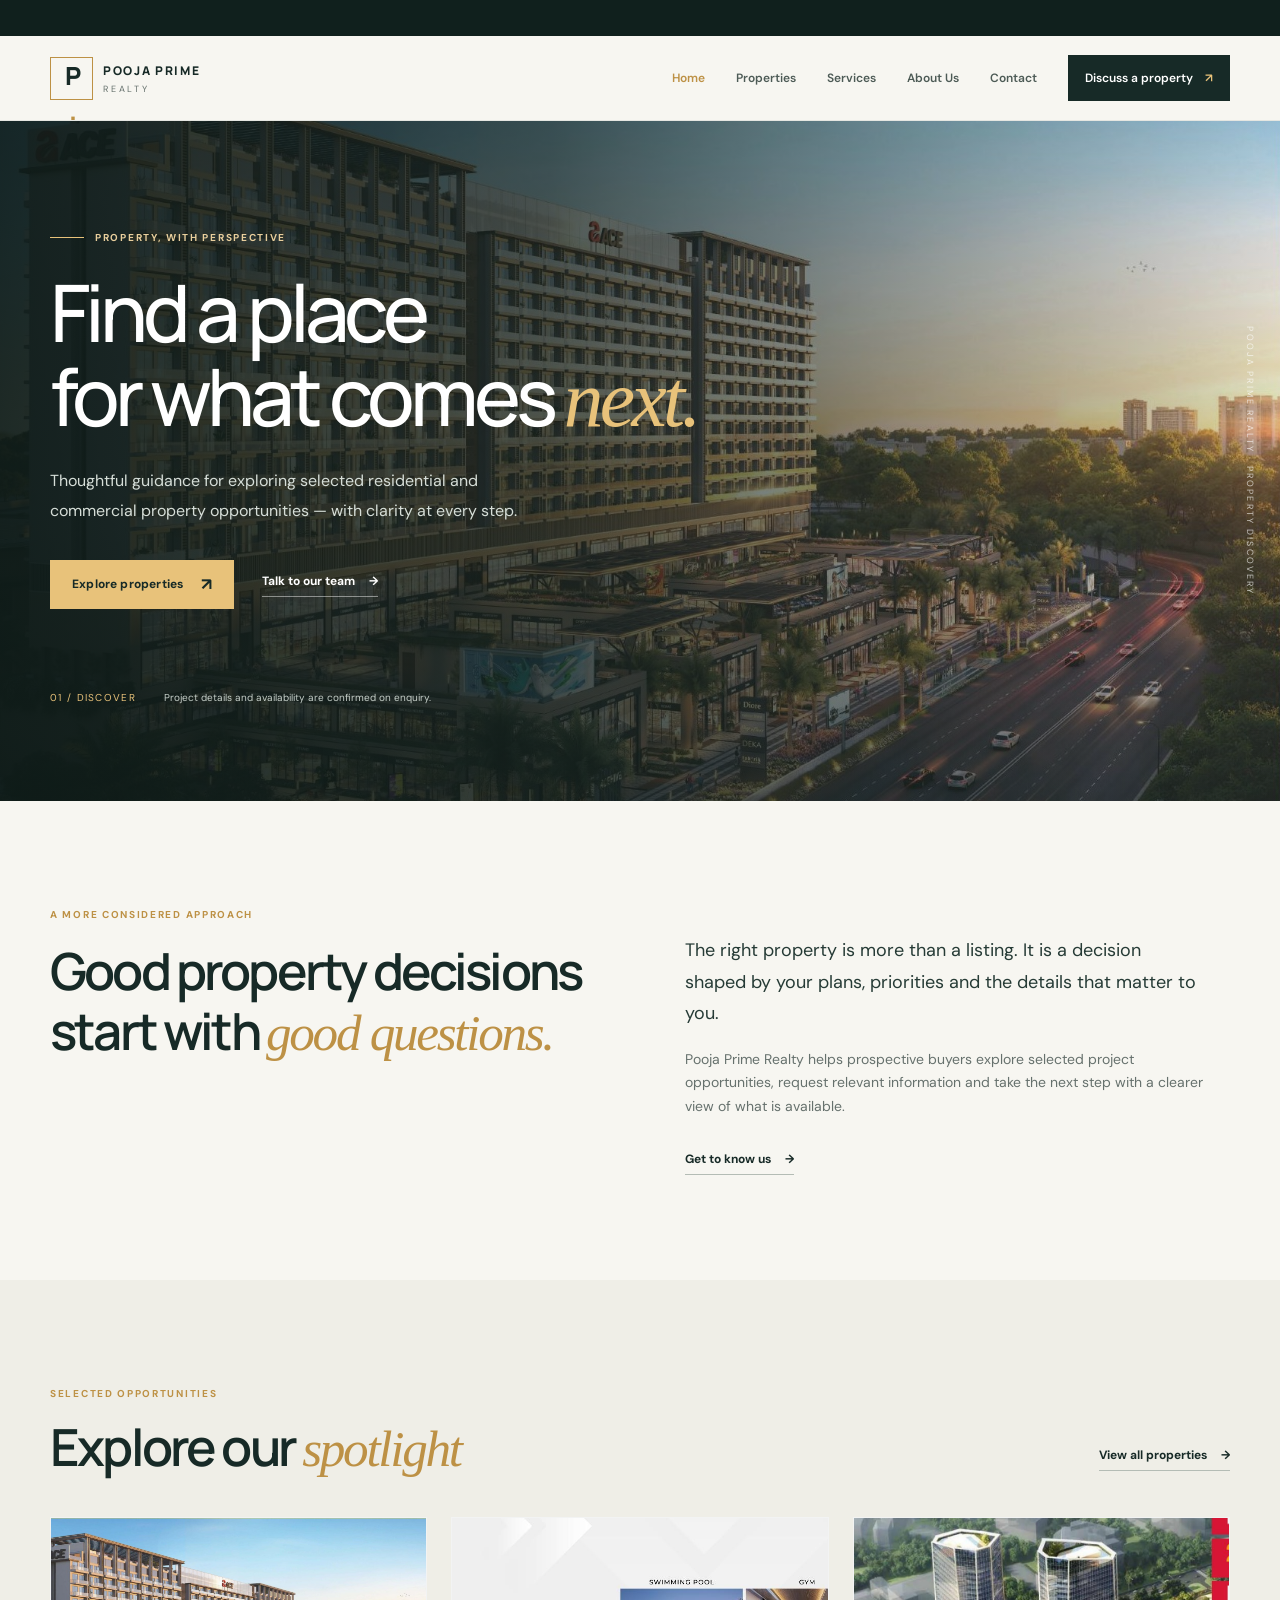
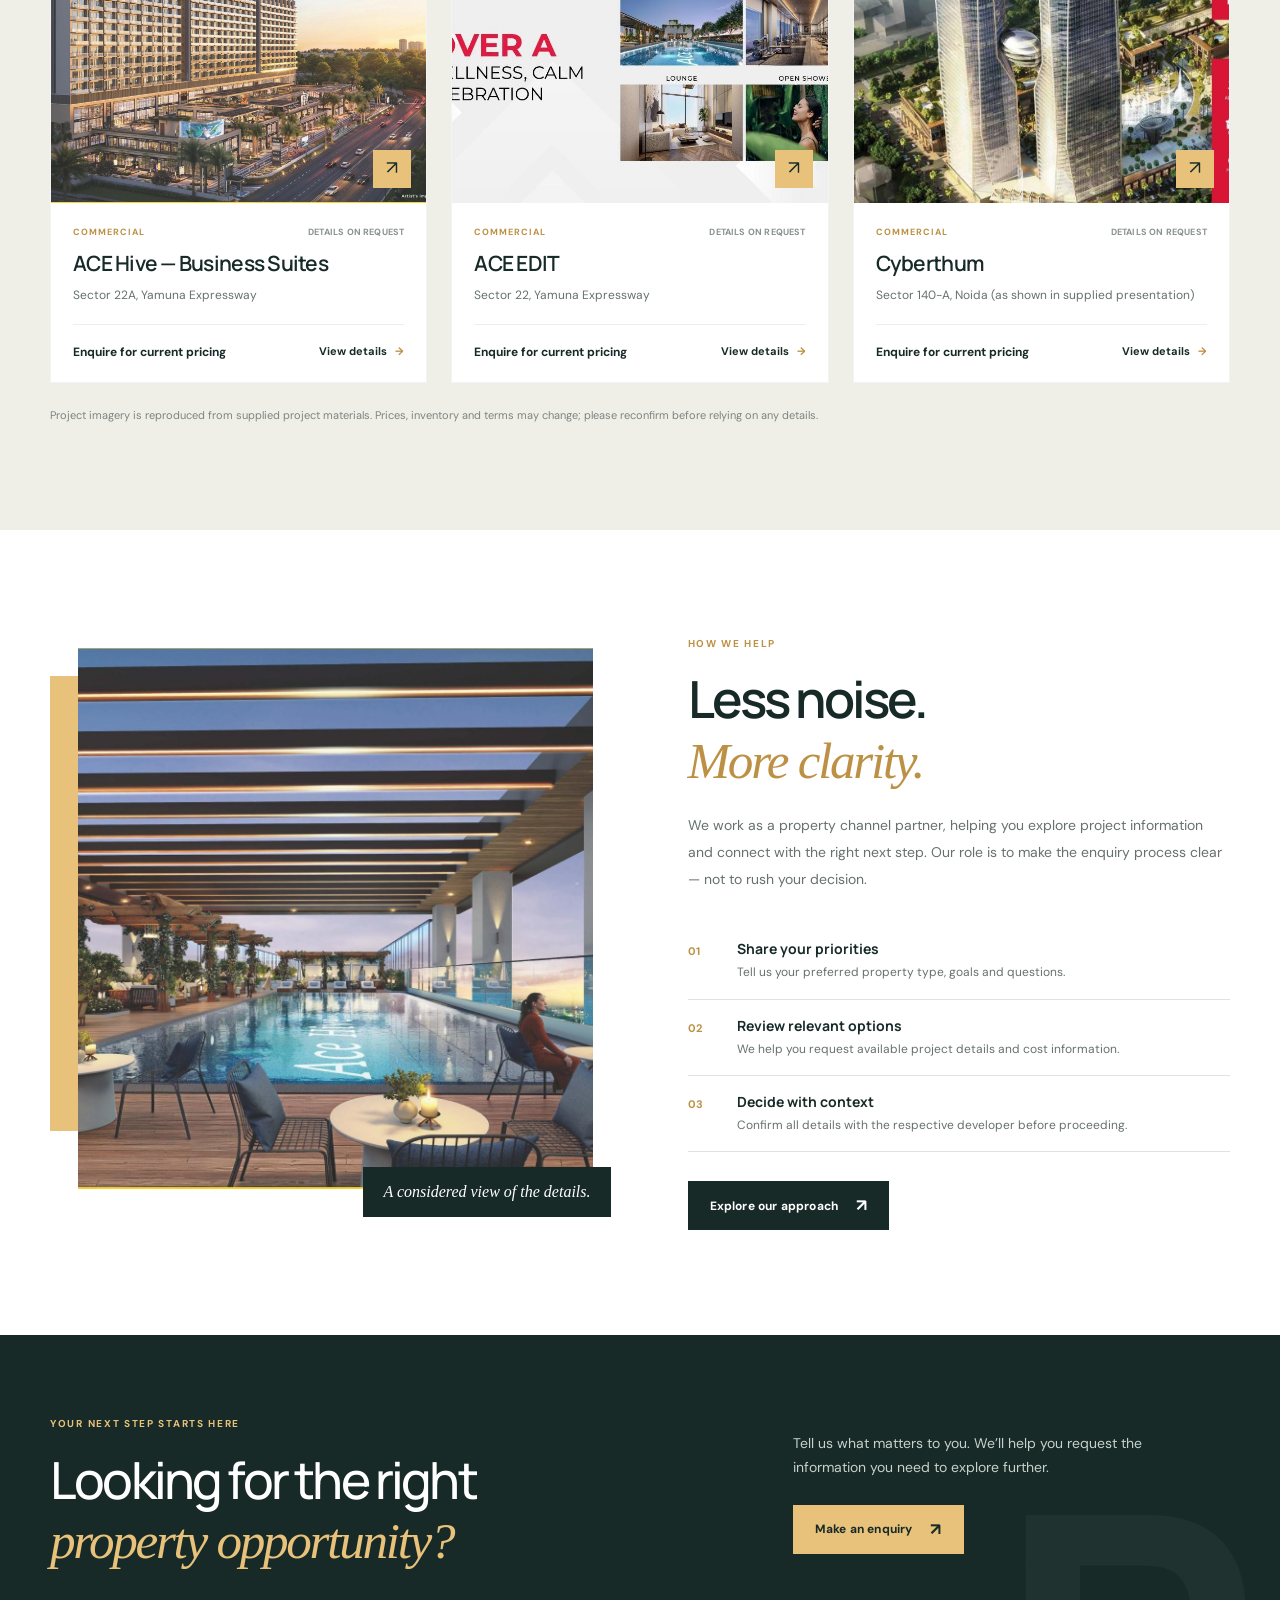
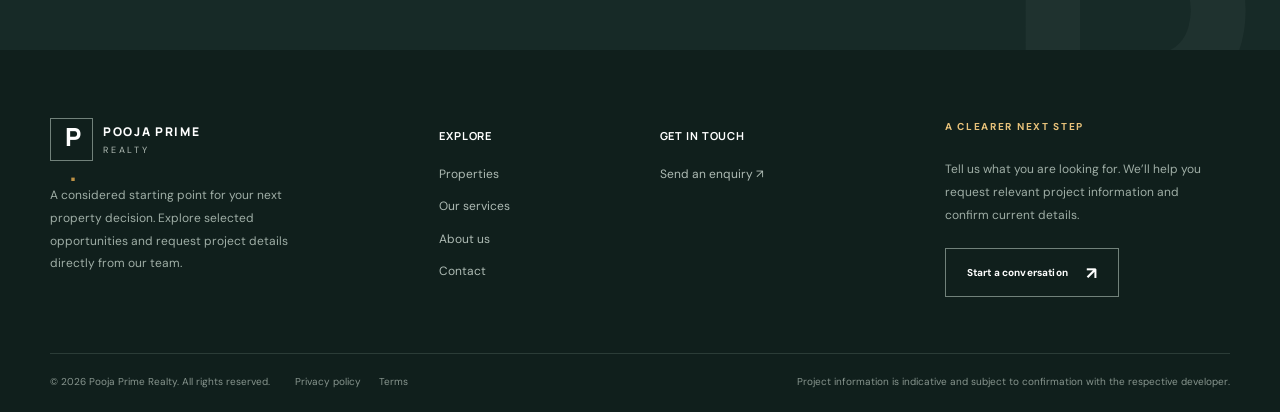
==== index.html @ 2f002509 "first commit" ====
<!doctype html><html lang="en"><head><meta charset="utf-8"><meta name="viewport" content="width=device-width, initial-scale=1"><meta name="description" content="Discover selected property opportunities with Pooja Prime Realty. Explore project information and enquire for current details."><meta name="theme-color" content="#172a27"><meta property="og:type" content="website"><meta property="og:title" content="Thoughtful property discovery | Pooja Prime Realty"><meta property="og:description" content="Discover selected property opportunities with Pooja Prime Realty. Explore project information and enquire for current details."><title>Thoughtful property discovery | Pooja Prime Realty</title><link rel="icon" href="assets/images/favicon.svg" type="image/svg+xml"><link rel="stylesheet" href="assets/css/styles.css"><script defer src="assets/js/site.js"></script></head><body>
<a class="skip-link" href="#main">Skip to content</a><div class="topline"><div class="container topline-inner"><span></span><span></span></div></div>
<header class="site-header"><div class="container nav-wrap"><a class="brand" href="index.html" aria-label="Pooja Prime Realty home"><span class="brand-mark">P<span>.</span></span><span class="brand-copy"><strong>POOJA PRIME</strong><small>REALTY</small></span></a><button class="menu-toggle" type="button" aria-expanded="false" aria-controls="primary-nav"><span></span><span></span><span></span><b class="sr-only">Toggle navigation</b></button><nav id="primary-nav" class="primary-nav" aria-label="Main navigation"><a href="index.html" aria-current="page" class="is-active">Home</a><a href="properties.html">Properties</a><a href="services.html">Services</a><a href="about.html">About Us</a><a href="contact.html">Contact</a><a class="nav-cta" href="contact.html">Discuss a property <span aria-hidden="true">↗</span></a></nav></div></header>
<main id="main"><section class="hero"><div class="hero-image" role="img" aria-label="Architectural artist impression of ACE Hive"></div><div class="hero-shade"></div><div class="container hero-content"><div class="hero-kicker"><span class="kicker-line"></span> PROPERTY, WITH PERSPECTIVE</div><h1>Find a place<br>for what comes <em>next.</em></h1><p>Thoughtful guidance for exploring selected residential and commercial property opportunities — with clarity at every step.</p><div class="hero-actions"><a class="button button-gold" href="properties.html">Explore properties <span aria-hidden="true">↗</span></a><a class="text-link text-link-light" href="contact.html">Talk to our team <span aria-hidden="true">→</span></a></div><div class="hero-footnote"><span class="hero-index">01 / DISCOVER</span><span>Project details and availability are confirmed on enquiry.</span></div></div><div class="hero-side-label">POOJA PRIME REALTY · PROPERTY DISCOVERY</div></section>
<section class="intro-section section-pad"><div class="container intro-grid"><div><span class="eyebrow">A more considered approach</span><h2>Good property decisions<br>start with <em>good questions.</em></h2></div><div class="intro-copy"><p class="lead">The right property is more than a listing. It is a decision shaped by your plans, priorities and the details that matter to you.</p><p>Pooja Prime Realty helps prospective buyers explore selected project opportunities, request relevant information and take the next step with a clearer view of what is available.</p><a class="text-link" href="about.html">Get to know us <span aria-hidden="true">→</span></a></div></div></section>
<section class="featured-section section-pad"><div class="container"><div class="section-heading"><div><span class="eyebrow">Selected opportunities</span><h2>Explore our <em>spotlight</em></h2></div><a class="text-link" href="properties.html">View all properties <span aria-hidden="true">→</span></a></div><div class="property-grid"><article class="property-card"><a class="property-image" href="ace-hive-business-suites.html"><img src="assets/images/ace-hive.jpg" alt="ACE Hive — Business Suites project visual" loading="lazy"><span class="image-arrow" aria-hidden="true">↗</span></a><div class="property-meta"><span>Commercial</span><span>Details on request</span></div><h3><a href="ace-hive-business-suites.html">ACE Hive — Business Suites</a></h3><p class="property-location">Sector 22A, Yamuna Expressway</p><div class="property-card-bottom"><strong>Enquire for current pricing</strong><a href="ace-hive-business-suites.html" aria-label="View ACE Hive — Business Suites details">View details <span aria-hidden="true">→</span></a></div></article><article class="property-card"><a class="property-image" href="ace-edit.html"><img src="assets/images/ace-edit.jpg" alt="ACE EDIT project visual" loading="lazy"><span class="image-arrow" aria-hidden="true">↗</span></a><div class="property-meta"><span>Commercial</span><span>Details on request</span></div><h3><a href="ace-edit.html">ACE EDIT</a></h3><p class="property-location">Sector 22, Yamuna Expressway</p><div class="property-card-bottom"><strong>Enquire for current pricing</strong><a href="ace-edit.html" aria-label="View ACE EDIT details">View details <span aria-hidden="true">→</span></a></div></article><article class="property-card"><a class="property-image" href="cyberthum.html"><img src="assets/images/cyberthum.jpg" alt="Cyberthum project visual" loading="lazy"><span class="image-arrow" aria-hidden="true">↗</span></a><div class="property-meta"><span>Commercial</span><span>Details on request</span></div><h3><a href="cyberthum.html">Cyberthum</a></h3><p class="property-location">Sector 140-A, Noida (as shown in supplied presentation)</p><div class="property-card-bottom"><strong>Enquire for current pricing</strong><a href="cyberthum.html" aria-label="View Cyberthum details">View details <span aria-hidden="true">→</span></a></div></article></div><p class="fine-print">Project imagery is reproduced from supplied project materials. Prices, inventory and terms may change; please reconfirm before relying on any details.</p></div></section>
<section class="approach-section section-pad"><div class="container approach-grid"><div class="approach-image"><img src="assets/images/ace-hive-amenity.jpg" alt="Amenity visual from supplied ACE Hive project brochure" loading="lazy"><div class="image-caption">A considered view of the details.</div></div><div class="approach-copy"><span class="eyebrow">How we help</span><h2>Less noise.<br><em>More clarity.</em></h2><p>We work as a property channel partner, helping you explore project information and connect with the right next step. Our role is to make the enquiry process clear — not to rush your decision.</p><div class="steps"><div class="step"><span>01</span><div><h3>Share your priorities</h3><p>Tell us your preferred property type, goals and questions.</p></div></div><div class="step"><span>02</span><div><h3>Review relevant options</h3><p>We help you request available project details and cost information.</p></div></div><div class="step"><span>03</span><div><h3>Decide with context</h3><p>Confirm all details with the respective developer before proceeding.</p></div></div></div><a class="button button-dark" href="services.html">Explore our approach <span aria-hidden="true">↗</span></a></div></div></section>
<section class="cta-band"><div class="container cta-content"><div><span class="eyebrow eyebrow-light">Your next step starts here</span><h2>Looking for the right<br><em>property opportunity?</em></h2></div><div><p>Tell us what matters to you. We’ll help you request the information you need to explore further.</p><a class="button button-gold" href="contact.html">Make an enquiry <span aria-hidden="true">↗</span></a></div></div><div class="cta-watermark">P.</div></section></main><footer class="site-footer"><div class="container footer-top"><div class="footer-brand"><a class="brand brand-light" href="index.html"><span class="brand-mark">P<span>.</span></span><span class="brand-copy"><strong>POOJA PRIME</strong><small>REALTY</small></span></a><p>A considered starting point for your next property decision. Explore selected opportunities and request project details directly from our team.</p></div><div><h3>Explore</h3><a href="properties.html">Properties</a><a href="services.html">Our services</a><a href="about.html">About us</a><a href="contact.html">Contact</a></div><div><h3>Get in touch</h3><a href="contact.html">Send an enquiry <span aria-hidden="true">↗</span></a></div><div class="footer-note"><span class="eyebrow eyebrow-light">A clearer next step</span><p>Tell us what you are looking for. We’ll help you request relevant project information and confirm current details.</p><a class="button button-outline-light" href="contact.html">Start a conversation <span aria-hidden="true">↗</span></a></div></div><div class="container footer-bottom"><span>© 2026 Pooja Prime Realty. All rights reserved.</span><div><a href="privacy.html">Privacy policy</a><a href="terms.html">Terms</a></div><span class="footer-disclaimer">Project information is indicative and subject to confirmation with the respective developer.</span></div></footer><a class="mobile-enquiry" href="contact.html">Enquire now <span aria-hidden="true">↗</span></a></body></html>
---- assets/css/styles.css ----
@import url('https://fonts.googleapis.com/css2?family=DM+Sans:wght@400;500;600;700&family=Manrope:wght@400;500;600;700;800&display=swap');
:root{--ink:#172a27;--ink-2:#263b36;--muted:#66716d;--paper:#f7f6f1;--white:#fff;--line:#e1e2db;--gold:#e8c27a;--gold-dark:#bd9145;--red:#a9473c;--serif:Georgia,'Times New Roman',serif;--sans:'DM Sans',Arial,sans-serif;--display:Manrope,'DM Sans',sans-serif;--container:1180px;--shadow:0 18px 45px rgba(23,42,39,.09)}*{box-sizing:border-box}html{scroll-behavior:smooth;scroll-padding-top:90px}body{margin:0;background:var(--paper);color:var(--ink);font-family:var(--sans);font-size:15px;line-height:1.7;-webkit-font-smoothing:antialiased}body.menu-open{overflow:hidden}img{display:block;max-width:100%}a{color:inherit;text-decoration:none}button,input,select,textarea{font:inherit}button,a,input,select,textarea{-webkit-tap-highlight-color:transparent}a:focus-visible,button:focus-visible,input:focus-visible,select:focus-visible,textarea:focus-visible{outline:3px solid var(--gold-dark);outline-offset:3px}.container{width:min(calc(100% - 48px),var(--container));margin-inline:auto}.skip-link{position:absolute;left:12px;top:-60px;background:var(--gold);padding:10px 14px;z-index:1000}.skip-link:focus{top:10px}.sr-only{position:absolute;width:1px;height:1px;padding:0;margin:-1px;overflow:hidden;clip:rect(0,0,0,0);white-space:nowrap;border:0}.topline{background:#10201d;color:#dce2dc;font-size:11px;letter-spacing:.025em}.topline-inner{display:flex;justify-content:space-between;align-items:center;min-height:36px;gap:20px}.topline a{color:#f0d59f}.topline-dot{margin:0 12px;color:#68736f}.site-header{position:sticky;top:0;z-index:100;background:rgba(247,246,241,.95);backdrop-filter:blur(16px);border-bottom:1px solid rgba(23,42,39,.08)}.nav-wrap{display:flex;align-items:center;justify-content:space-between;min-height:84px}.brand{display:inline-flex;align-items:center;gap:10px;min-width:max-content}.brand-mark{display:grid;place-items:center;width:43px;height:43px;border:1px solid var(--gold-dark);font:800 25px var(--display);letter-spacing:-.08em;color:var(--ink);position:relative}.brand-mark span{color:var(--gold-dark)}.brand-copy{display:flex;flex-direction:column;line-height:1.15;letter-spacing:.11em}.brand-copy strong{font:800 12px var(--display)}.brand-copy small{font-size:9px;letter-spacing:.31em;margin-top:5px;color:var(--muted)}.primary-nav{display:flex;align-items:center;gap:31px;font-size:12px;font-weight:600}.primary-nav>a:not(.nav-cta){color:#4d5b56;transition:color .2s}.primary-nav>a:hover,.primary-nav>a.is-active{color:var(--gold-dark)}.nav-cta{padding:13px 17px;background:var(--ink);color:white;transition:background .2s}.nav-cta span{color:var(--gold);margin-left:9px}.nav-cta:hover{background:#29413a}.menu-toggle{display:none}.hero{min-height:680px;position:relative;isolation:isolate;display:flex;align-items:center;background:#1b2b28;color:white;overflow:hidden}.hero-image,.hero-shade{position:absolute;inset:0;z-index:-2}.hero-image{background-image:url('../images/ace-hive.jpg');background-size:cover;background-position:center 48%;transform:scale(1.01)}.hero-shade{z-index:-1;background:linear-gradient(90deg,rgba(13,26,23,.92) 0%,rgba(13,26,23,.73) 43%,rgba(13,26,23,.12) 100%),linear-gradient(0deg,rgba(13,26,23,.32),transparent 40%)}.hero-content{padding-block:96px 84px;position:relative}.hero-kicker,.eyebrow{display:flex;align-items:center;gap:11px;color:var(--gold-dark);font-size:10px;font-weight:700;letter-spacing:.17em;text-transform:uppercase}.hero-kicker{color:#e9cf9d}.kicker-line{display:inline-block;width:34px;height:1px;background:var(--gold)}h1,h2,h3,p{margin-top:0}.hero h1,.page-hero h1,.detail-hero h1,.not-found h1{font:500 clamp(44px,6.2vw,82px)/1.07 var(--display);letter-spacing:-.065em;margin:24px 0 24px;max-width:760px}.hero h1 em,.page-hero h1 em,.detail-hero h1 em,.not-found h1 em,.section-heading h2 em,.intro-grid h2 em,.approach-copy h2 em,.split-editorial h2 em,.values-section h2 em,.process-section h2 em,.contact-aside h2 em,.form-panel h2 em,.cta-content h2 em{font-family:var(--serif);font-weight:400;letter-spacing:-.045em;color:var(--gold);font-style:italic}.hero-content>p{max-width:475px;color:#d6ded8;font-size:16px;line-height:1.85}.hero-actions{display:flex;align-items:center;gap:28px;margin-top:34px}.button{display:inline-flex;align-items:center;justify-content:center;gap:18px;min-height:49px;padding:0 21px;border:1px solid transparent;font-size:12px;font-weight:700;letter-spacing:.015em;transition:transform .2s,background .2s,border-color .2s}.button:hover{transform:translateY(-2px)}.button span{font-size:17px}.button-gold{background:var(--gold);color:var(--ink)}.button-gold:hover{background:#f1d69c}.button-dark{background:var(--ink);color:#fff}.button-dark:hover{background:#2a413b}.button-outline-light{border-color:#71817a;color:white;background:transparent}.button-outline-light:hover{border-color:var(--gold);color:var(--gold)}.button-full{width:100%}.text-link{font-size:12px;font-weight:700;color:var(--ink);border-bottom:1px solid #b4bcb5;padding-bottom:5px;display:inline-flex;gap:14px;align-items:center;transition:color .2s}.text-link:hover{color:var(--gold-dark)}.text-link-light{color:white;border-color:rgba(255,255,255,.45)}.text-link-light:hover{color:var(--gold)}.hero-footnote{display:flex;gap:28px;align-items:center;margin-top:80px;color:#c7d0ca;font-size:10px}.hero-index{letter-spacing:.13em;color:var(--gold)}.hero-side-label{position:absolute;right:23px;top:50%;writing-mode:vertical-rl;transform:translateY(-50%);font-size:9px;letter-spacing:.24em;color:rgba(255,255,255,.68)}.section-pad{padding-block:105px}.intro-section{background:var(--paper)}.intro-grid{display:grid;grid-template-columns:1fr 1fr;gap:90px;align-items:start}.intro-grid h2,.section-heading h2,.approach-copy h2,.split-editorial h2,.values-section h2,.process-section h2,.contact-aside h2,.form-panel h2{font:600 clamp(34px,4vw,52px)/1.17 var(--display);letter-spacing:-.055em;margin:18px 0 0}.intro-grid h2 em,.section-heading h2 em,.approach-copy h2 em,.split-editorial h2 em,.values-section h2 em,.process-section h2 em,.contact-aside h2 em,.form-panel h2 em{color:var(--gold-dark)}.intro-copy{padding-top:29px;max-width:520px}.lead{font-size:18px;line-height:1.75;color:var(--ink-2)}.intro-copy>p:not(.lead){color:var(--muted);font-size:14px;margin-bottom:27px}.featured-section{background:#efeee7}.section-heading{display:flex;justify-content:space-between;align-items:end;gap:30px;margin-bottom:38px}.section-heading h2{margin-top:15px}.section-heading>.text-link{margin-bottom:8px}.property-grid{display:grid;grid-template-columns:repeat(3,minmax(0,1fr));gap:24px}.property-card{background:#fff;min-width:0;border:1px solid rgba(23,42,39,.055);transition:box-shadow .25s,transform .25s}.property-card:hover{box-shadow:var(--shadow);transform:translateY(-4px)}.property-image{display:block;position:relative;overflow:hidden;aspect-ratio:1.32;background:#d9ded8}.property-image img{width:100%;height:100%;object-fit:cover;transition:transform .6s}.property-card:hover .property-image img{transform:scale(1.04)}.image-arrow{position:absolute;right:15px;bottom:15px;display:grid;place-items:center;width:38px;height:38px;background:var(--gold);color:var(--ink);font-size:19px}.property-meta{display:flex;justify-content:space-between;gap:10px;margin:22px 22px 10px;color:var(--gold-dark);font-size:9px;font-weight:700;letter-spacing:.11em;text-transform:uppercase}.property-meta span:last-child{color:#8b928d;letter-spacing:.02em;text-align:right}.property-card h3,.property-card h2{font:600 21px/1.3 var(--display);letter-spacing:-.035em;margin:0 22px 8px}.property-card h3 a:hover,.property-card h2 a:hover{color:var(--gold-dark)}.property-location{margin:0 22px 18px;font-size:12px;color:var(--muted)}.card-summary{margin:0 22px 20px;font-size:13px;color:var(--muted);line-height:1.7}.property-card-bottom{border-top:1px solid #edf0ea;margin:0 22px;padding:17px 0 20px;display:flex;align-items:center;justify-content:space-between;gap:10px}.property-card-bottom strong{font-size:12px}.property-card-bottom>a{font-size:11px;font-weight:700;white-space:nowrap}.property-card-bottom>a span{margin-left:5px;color:var(--gold-dark)}.fine-print{font-size:11px;color:#7c8580;line-height:1.7;margin:23px 0 0}.approach-section{background:#fff}.approach-grid{display:grid;grid-template-columns:1fr 1fr;gap:95px;align-items:center}.approach-image{position:relative;padding:0 0 28px 28px}.approach-image:before{content:'';position:absolute;left:0;top:28px;width:75%;height:80%;background:#e8c27a;z-index:0}.approach-image img{position:relative;z-index:1;width:100%;aspect-ratio:.95;object-fit:cover}.image-caption{position:absolute;z-index:2;right:-18px;bottom:0;background:var(--ink);color:white;padding:16px 20px;font:italic 16px var(--serif)}.approach-copy h2{margin:17px 0 22px}.approach-copy>p{color:var(--muted);font-size:14px;line-height:1.9}.steps{margin:31px 0 29px}.step{display:grid;grid-template-columns:36px 1fr;gap:13px;padding:16px 0;border-bottom:1px solid var(--line)}.step>span{font-size:11px;color:var(--gold-dark);font-weight:700;padding-top:3px}.step h3{font:700 14px var(--display);margin:0 0 4px}.step p{font-size:12px;color:var(--muted);margin:0}.cta-band{background:var(--ink);color:white;position:relative;overflow:hidden;padding:80px 0}.cta-content{position:relative;z-index:1;display:grid;grid-template-columns:1fr .65fr;gap:70px;align-items:center}.cta-content h2{font:500 clamp(35px,4vw,54px)/1.14 var(--display);letter-spacing:-.055em;margin:18px 0 0}.cta-content>div:nth-child(2)>p{color:#c8d2cc;font-size:14px;max-width:410px;margin-bottom:25px}.cta-content h2 em{color:var(--gold)}.eyebrow-light{color:var(--gold)}.cta-watermark{position:absolute;right:3%;bottom:-160px;font:800 400px/.8 var(--display);color:rgba(255,255,255,.035);letter-spacing:-.1em}.site-footer{background:#101f1c;color:#c2cbc5;padding:68px 0 22px}.footer-top{display:grid;grid-template-columns:1.3fr .65fr .9fr 1.1fr;gap:52px;padding-bottom:56px}.brand-light .brand-mark{border-color:#71817a;color:white}.brand-light .brand-copy strong{color:#fff}.brand-light .brand-copy small{color:#b1bcb5}.footer-brand p,.footer-note p{font-size:12px;line-height:1.9;color:#9faea6;max-width:280px;margin-top:23px}.footer-top h3{font:700 11px var(--display);letter-spacing:.08em;text-transform:uppercase;color:#fff;margin:10px 0 21px}.footer-top>div:not(.footer-brand):not(.footer-note)>a{display:block;font-size:12px;margin:12px 0;color:#aebbb4}.footer-top a:hover,.footer-bottom a:hover{color:var(--gold)}.footer-note .button{margin-top:10px;font-size:10px}.footer-bottom{border-top:1px solid #2b3c37;padding-top:19px;display:flex;align-items:center;gap:25px;flex-wrap:wrap;font-size:10px;color:#87958e}.footer-bottom>div{display:flex;gap:18px}.footer-disclaimer{margin-left:auto}.mobile-enquiry{display:none}.page-hero{background:#e9e8df;position:relative;overflow:hidden;padding:100px 0 95px}.page-hero .container{position:relative;z-index:1}.page-hero h1{font-size:clamp(45px,6vw,74px);margin:20px 0 20px}.page-hero h1 em{color:var(--gold-dark)}.page-hero p{max-width:570px;color:var(--muted);font-size:15px;line-height:1.9}.page-hero-mark{position:absolute;right:6%;bottom:-135px;font:800 380px/.8 var(--display);color:rgba(23,42,39,.04);letter-spacing:-.1em}.page-hero-short{padding:78px 0 70px}.page-hero-short h1{font-size:clamp(42px,5vw,64px)}.split-editorial{display:grid;grid-template-columns:.8fr 1fr;gap:100px}.split-editorial>div:nth-child(2){max-width:600px}.split-editorial p:not(.lead){color:var(--muted);font-size:14px;line-height:1.9}.values-section{background:#efeee7}.value-grid{display:grid;grid-template-columns:repeat(3,1fr);gap:20px}.value-grid article{padding:30px;background:#fff;min-height:220px}.value-number{color:var(--gold-dark);font-size:11px;font-weight:700;letter-spacing:.15em}.value-grid h3{font:700 19px var(--display);margin:27px 0 12px}.value-grid p{font-size:13px;color:var(--muted);margin:0}.listing-section{padding-top:65px}.listing-toolbar{display:grid;grid-template-columns:1fr 260px auto;gap:20px;align-items:end;padding:23px;background:#fff;border:1px solid var(--line);margin-bottom:30px}.listing-toolbar label,.field label{display:block;font-size:11px;font-weight:700;color:var(--ink);margin-bottom:7px}.listing-toolbar input,.listing-toolbar select,.field input,.field select,.field textarea{width:100%;border:1px solid #d8ded7;background:#fbfbf8;padding:13px 14px;border-radius:0;color:var(--ink);font-size:13px;min-height:46px}.listing-toolbar input:focus,.listing-toolbar select:focus,.field input:focus,.field select:focus,.field textarea:focus{border-color:var(--gold-dark);outline:2px solid rgba(189,145,69,.17)}#result-count{font-size:11px;color:var(--muted);margin:0 0 13px;white-space:nowrap}.listing-grid{row-gap:28px}.empty-state{padding:65px 20px;text-align:center;background:#fff;margin-top:20px}.empty-state h2{font:600 30px var(--display);margin:12px}.empty-state p{color:var(--muted)}[hidden]{display:none!important}.service-list{max-width:1000px}.service-row{display:grid;grid-template-columns:60px 1fr 40px;gap:25px;align-items:start;padding:36px 0;border-bottom:1px solid var(--line)}.service-row:first-child{border-top:1px solid var(--line)}.service-index{color:var(--gold-dark);font-size:12px;font-weight:700;padding-top:5px}.service-row h2{font:600 26px var(--display);letter-spacing:-.04em;margin:0 0 10px}.service-row p{max-width:690px;color:var(--muted);margin:0;font-size:14px}.service-symbol{font-size:22px;color:var(--gold-dark);text-align:right}.process-section{background:#efeee7}.process-grid{display:grid;grid-template-columns:repeat(3,1fr);gap:30px;margin-top:40px}.process-grid>div{border-top:1px solid #c9c9bf;padding-top:20px}.process-grid span{color:var(--gold-dark);font-size:11px;font-weight:700}.process-grid h3{font:700 18px var(--display);margin:17px 0 8px}.process-grid p{font-size:13px;color:var(--muted);max-width:300px}.contact-section{background:#efeee7}.contact-grid{display:grid;grid-template-columns:.8fr 1.1fr;gap:80px;align-items:start}.contact-aside{padding-top:22px}.contact-aside h2{margin:17px 0 20px}.contact-aside>p{font-size:14px;color:var(--muted);max-width:390px;line-height:1.9}.contact-method{display:flex;align-items:center;gap:15px;margin-top:25px}.contact-icon{width:42px;height:42px;display:grid;place-items:center;border:1px solid #c7c9be;color:var(--gold-dark);font-size:17px}.contact-method small{display:block;font-size:10px;color:var(--muted);margin-bottom:3px}.contact-method a{font-size:13px;font-weight:700;overflow-wrap:anywhere}.contact-reassurance{display:flex;gap:12px;margin-top:40px;border-top:1px solid #d6d7ce;padding-top:18px;color:var(--muted);font-size:11px;max-width:390px}.contact-reassurance>span{color:var(--gold-dark);font-size:18px}.contact-reassurance p{margin:0}.contact-reassurance a{text-decoration:underline}.form-panel{background:#fff;padding:40px 42px;box-shadow:0 10px 35px rgba(23,42,39,.04)}.form-panel h2{font-size:37px;margin:13px 0 6px}.form-intro{font-size:11px;color:var(--muted);margin-bottom:23px}.enquiry-form{display:grid;gap:17px}.form-row{display:grid;grid-template-columns:1fr 1fr;gap:14px}.field input,.field select,.field textarea{display:block}.field textarea{resize:vertical;min-height:120px}.consent{display:flex;align-items:flex-start;gap:10px;font-size:11px;color:var(--muted);line-height:1.6}.consent input{margin-top:4px;accent-color:var(--ink)}.form-privacy{font-size:10px;color:#8a938d;text-align:center;margin:0}.honeypot{position:absolute;left:-9999px;opacity:0;height:0;overflow:hidden}.form-error{background:#fff0ed;color:#8c3327;padding:12px;font-size:12px}.form-success{padding:20px 0}.success-mark{display:grid;place-items:center;width:48px;height:48px;background:#e4eee5;color:#2b6b44;font-size:24px}.form-success h2{margin-top:25px}.form-success p{color:var(--muted);font-size:13px}.detail-hero{position:relative;min-height:510px;display:flex;align-items:end;isolation:isolate;color:#fff;overflow:hidden}.detail-hero>img,.detail-overlay{position:absolute;inset:0;width:100%;height:100%;z-index:-2}.detail-hero>img{object-fit:cover;object-position:center}.detail-overlay{z-index:-1;background:linear-gradient(90deg,rgba(12,24,21,.87),rgba(12,24,21,.12)),linear-gradient(0deg,rgba(12,24,21,.55),transparent 65%)}.detail-hero-content{padding-block:50px 65px}.back-link{display:inline-block;color:#e0e6df;font-size:11px;margin-bottom:60px}.detail-hero h1{font-size:clamp(45px,6vw,74px);margin:14px 0}.detail-hero p{color:#e2e8e1;font-size:14px;margin-bottom:24px}.detail-grid{display:grid;grid-template-columns:1fr 330px;gap:80px;align-items:start}.detail-main h2{font:600 42px var(--display);letter-spacing:-.05em;margin:15px 0 20px}.detail-main h2 em{font-family:var(--serif);font-weight:400;color:var(--gold-dark)}.detail-main>p:not(.lead){font-size:14px;color:var(--muted);line-height:1.9}.detail-main h3{font:700 18px var(--display);margin:34px 0 15px}.spec-list{list-style:none;padding:0;margin:0}.spec-list li{display:flex;gap:12px;padding:12px 0;border-bottom:1px solid var(--line);font-size:13px}.spec-list li span{color:var(--gold-dark)}.notice{background:#eeede5;border-left:3px solid var(--gold-dark);padding:18px 20px;margin-top:27px}.notice strong{font-size:12px}.notice p{font-size:12px;color:var(--muted);margin:6px 0 0}.detail-aside{background:#fff;padding:28px;position:sticky;top:120px;border:1px solid var(--line)}.detail-aside h3{font:700 22px/1.3 var(--display);margin:15px 0}.detail-aside>p{font-size:12px;color:var(--muted)}.aside-price{font-size:13px;font-weight:700;border-top:1px solid var(--line);padding:18px 0;margin-top:20px}.aside-fine{font-size:10px!important;margin-top:17px}.gallery-grid{display:grid;grid-template-columns:repeat(2,1fr);gap:12px}.gallery-grid img{width:100%;height:200px;object-fit:cover;background:#ddd}.not-found{min-height:55vh}.not-found h1{font-size:60px}.not-found h1 em{color:var(--gold-dark)}.legal-content{padding-top:65px}.legal-content .container{max-width:850px}.legal-content h2{font:700 21px var(--display);margin:34px 0 10px}.legal-content p{font-size:14px;color:var(--muted);line-height:1.9}.legal-content a{text-decoration:underline;color:var(--ink)}.reveal{opacity:0;transform:translateY(15px);transition:opacity .6s ease,transform .6s ease}.reveal.is-visible{opacity:1;transform:translateY(0)}
@media(max-width:1000px){.primary-nav{gap:18px}.nav-cta{padding:12px}.hero{min-height:620px}.intro-grid,.approach-grid{gap:55px}.footer-top{grid-template-columns:1.2fr .7fr .9fr;gap:35px}.footer-note{grid-column:1/-1;display:flex;align-items:center;gap:25px}.footer-note p{margin:0;max-width:430px}.footer-note .button{margin:0;white-space:nowrap}.contact-grid{gap:40px}.detail-grid{gap:45px}.property-card h3,.property-card h2{font-size:18px}}
@media(max-width:760px){.container{width:min(calc(100% - 36px),var(--container))}.topline-inner{min-height:34px}.topline-inner>span:first-child{display:none}.topline-inner>span:last-child{width:100%;display:flex;justify-content:space-between;gap:8px}.topline a{font-size:10px}.topline-dot{margin:0 2px}.nav-wrap{min-height:72px}.menu-toggle{display:flex;flex-direction:column;justify-content:center;gap:5px;width:44px;height:44px;border:1px solid var(--line);background:transparent;padding:10px;cursor:pointer}.menu-toggle span{height:1px;background:var(--ink);width:100%;transition:transform .2s}.menu-toggle[aria-expanded=true] span:first-child{transform:translateY(6px) rotate(45deg)}.menu-toggle[aria-expanded=true] span:nth-child(2){opacity:0}.menu-toggle[aria-expanded=true] span:nth-child(3){transform:translateY(-6px) rotate(-45deg)}.primary-nav{position:fixed;inset:106px 0 auto;background:var(--paper);display:flex;flex-direction:column;align-items:stretch;gap:0;padding:10px 24px 28px;border-bottom:1px solid var(--line);box-shadow:0 20px 30px rgba(23,42,39,.08);transform:translateY(-150%);visibility:hidden;transition:transform .25s,visibility .25s;max-height:calc(100vh - 106px);overflow:auto}.primary-nav.is-open{transform:translateY(0);visibility:visible}.primary-nav>a:not(.nav-cta){padding:15px 0;border-bottom:1px solid var(--line)}.nav-cta{margin-top:18px;text-align:center}.hero{min-height:670px;align-items:center}.hero-image{background-position:43% center}.hero-shade{background:linear-gradient(90deg,rgba(13,26,23,.88),rgba(13,26,23,.5)),linear-gradient(0deg,rgba(13,26,23,.35),transparent)}.hero-content{padding-block:85px 45px}.hero h1{font-size:clamp(47px,12vw,67px)}.hero-content>p{font-size:14px;max-width:400px}.hero-actions{align-items:flex-start;flex-direction:column;gap:20px}.hero-footnote{margin-top:60px;display:grid;gap:7px}.hero-side-label{display:none}.section-pad{padding-block:70px}.intro-grid,.approach-grid,.split-editorial,.contact-grid,.detail-grid{grid-template-columns:1fr;gap:30px}.intro-grid h2,.section-heading h2,.approach-copy h2,.split-editorial h2,.values-section h2,.process-section h2,.contact-aside h2{font-size:38px}.intro-copy{padding-top:0}.section-heading{align-items:flex-start;flex-direction:column;gap:20px;margin-bottom:28px}.property-grid{grid-template-columns:1fr;gap:20px}.property-image{aspect-ratio:1.35}.property-meta{margin-top:17px}.property-card h3,.property-card h2{font-size:21px}.approach-image{padding-left:15px;padding-bottom:20px;margin-bottom:10px}.image-caption{right:-5px;font-size:13px;padding:12px 14px}.cta-band{padding:62px 0}.cta-content{grid-template-columns:1fr;gap:28px}.cta-content h2{font-size:40px}.footer-top{grid-template-columns:1fr 1fr;gap:32px 24px;padding-bottom:36px}.footer-brand{grid-column:1/-1}.footer-note{grid-column:1/-1;display:block}.footer-note p{margin:14px 0}.footer-bottom{gap:14px;align-items:flex-start;flex-direction:column}.footer-disclaimer{margin-left:0}.mobile-enquiry{display:flex;position:fixed;z-index:80;bottom:0;left:0;right:0;min-height:52px;align-items:center;justify-content:center;gap:15px;background:var(--gold);color:var(--ink);font-size:12px;font-weight:700;box-shadow:0 -5px 20px rgba(0,0,0,.08)}body{padding-bottom:52px}.page-hero{padding:70px 0 60px}.page-hero h1{font-size:clamp(42px,10vw,58px)}.page-hero-mark{font-size:240px;right:-10px;bottom:-80px}.page-hero-short{padding:60px 0 50px}.value-grid,.process-grid{grid-template-columns:1fr}.value-grid article{min-height:unset}.listing-toolbar{grid-template-columns:1fr;gap:15px;padding:17px}.listing-toolbar #result-count{margin:0}.service-row{grid-template-columns:35px 1fr 20px;gap:12px;padding:28px 0}.service-row h2{font-size:21px}.service-row p{font-size:13px}.contact-aside{padding-top:0}.form-panel{padding:27px 21px}.form-panel h2{font-size:34px}.form-row{grid-template-columns:1fr;gap:17px}.detail-hero{min-height:490px}.detail-hero-content{padding-block:30px 45px}.back-link{margin-bottom:50px}.detail-grid{gap:30px}.detail-main h2{font-size:35px}.detail-aside{position:static}.gallery-grid img{height:140px}.not-found h1{font-size:45px}.legal-content h2{font-size:19px}}
@media(max-width:380px){.brand-mark{width:38px;height:38px}.brand-copy strong{font-size:10px}.brand-copy small{font-size:8px}.topline a{font-size:9px}.hero h1{font-size:43px}.form-panel{padding:23px 16px}}
@media(prefers-reduced-motion:reduce){html{scroll-behavior:auto}*,*::before,*::after{animation-duration:.01ms!important;animation-iteration-count:1!important;transition-duration:.01ms!important;scroll-behavior:auto!important}.reveal{opacity:1;transform:none}}
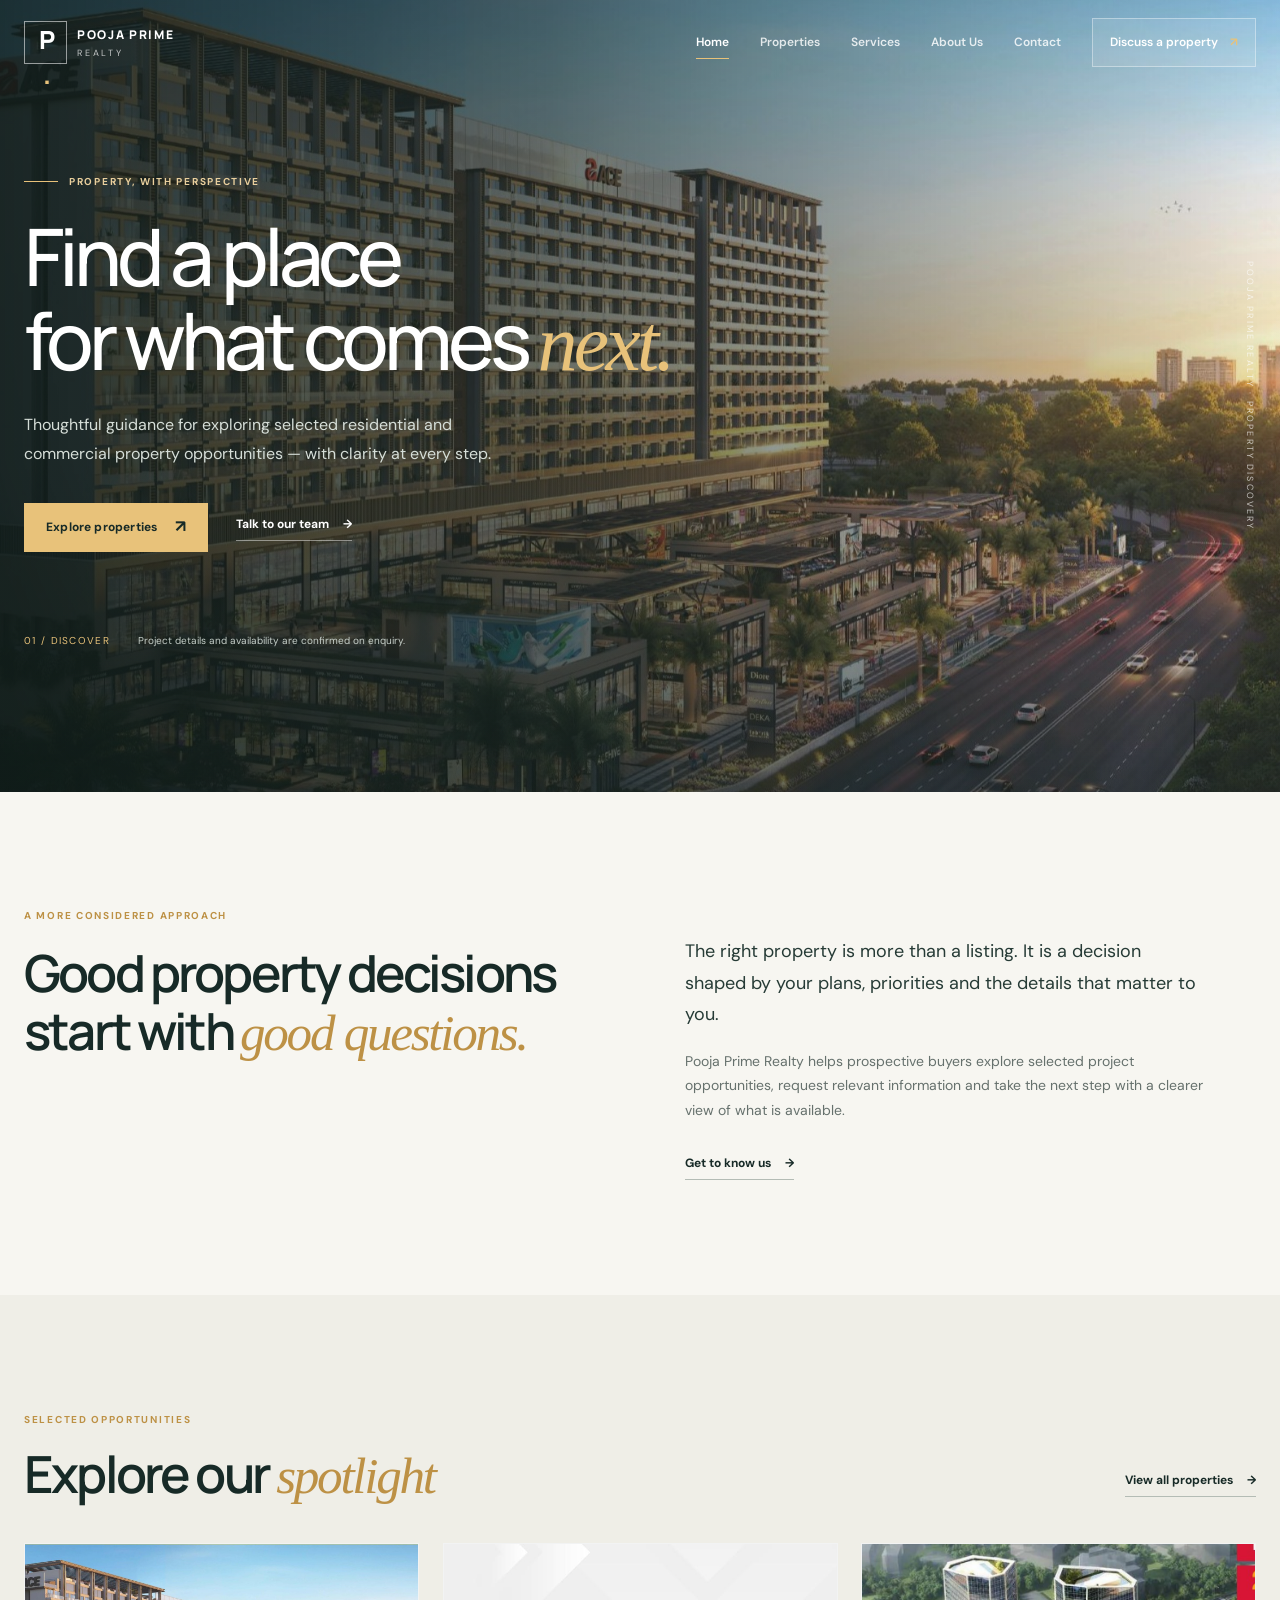
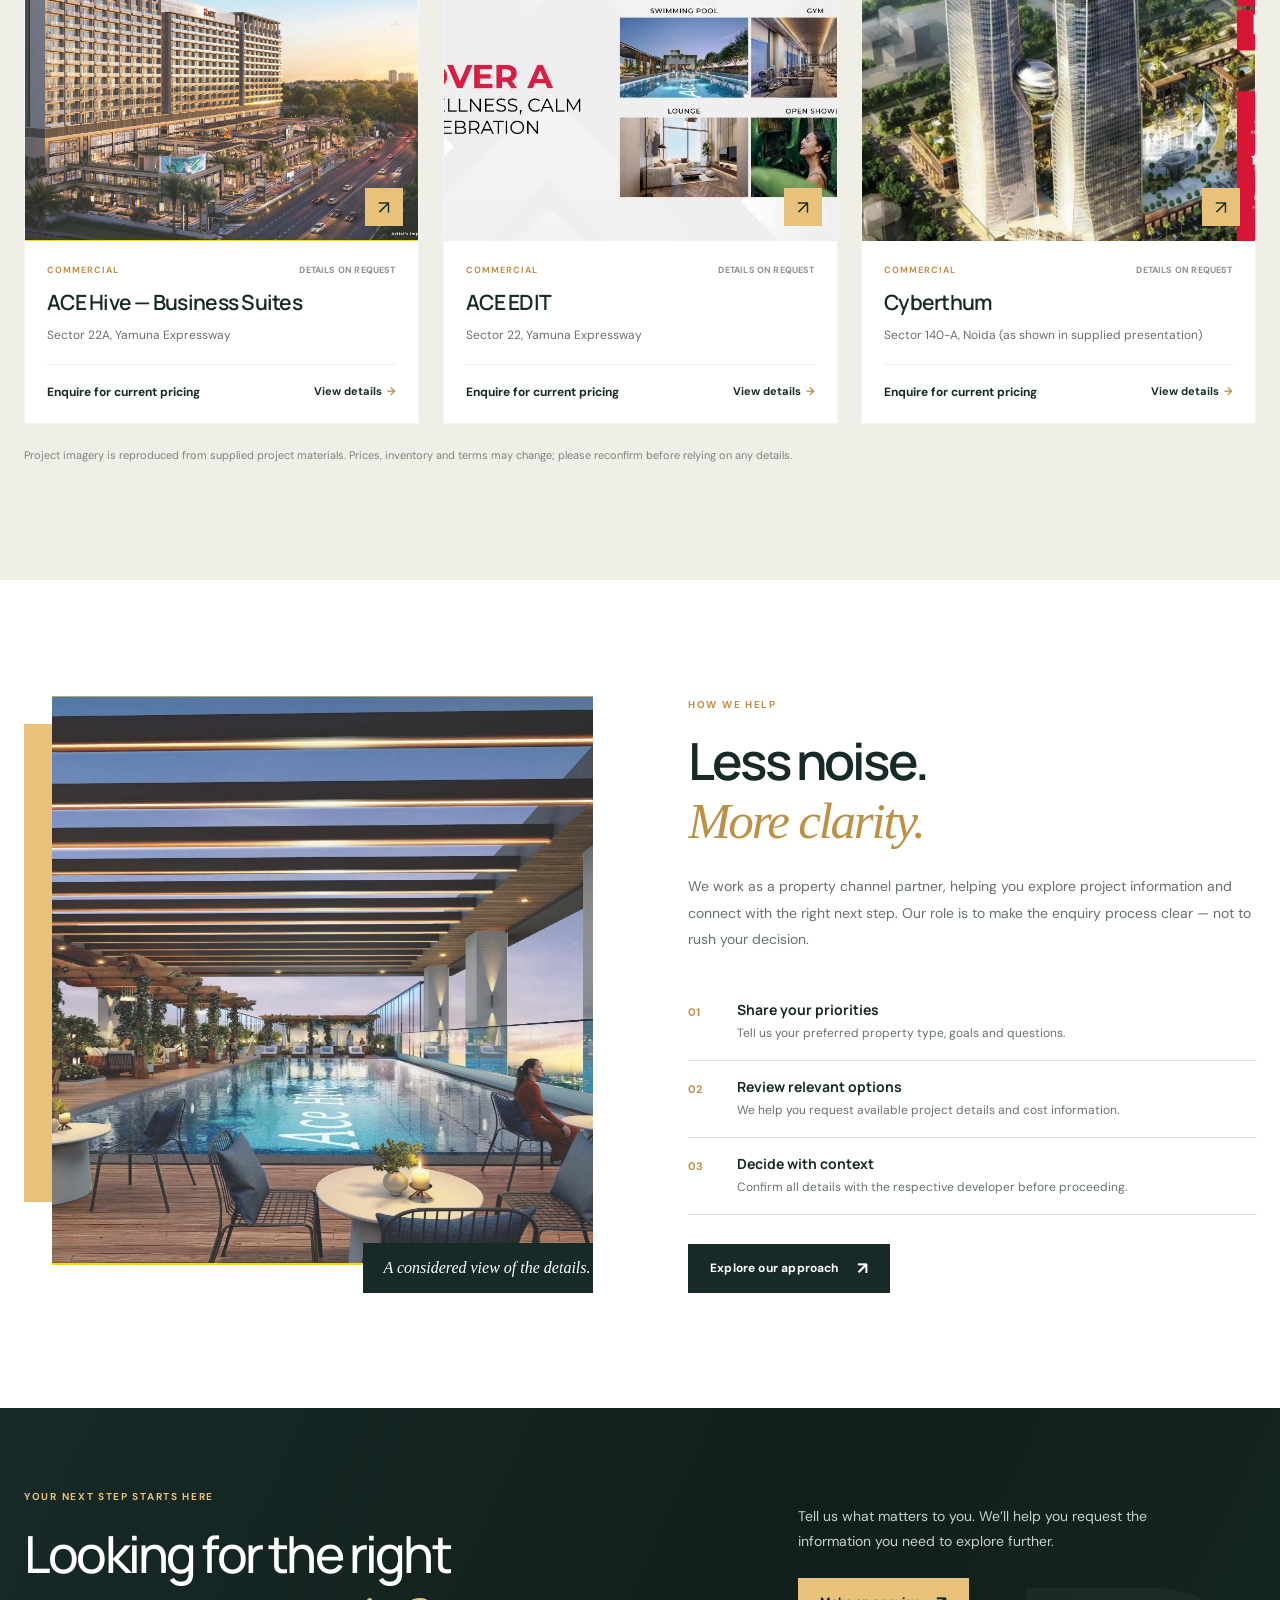
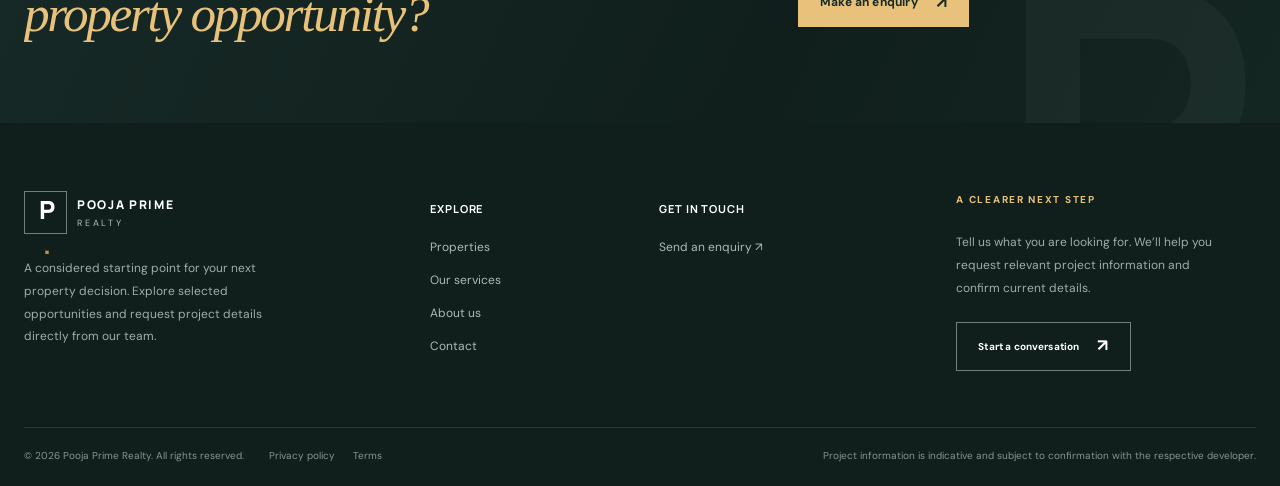
==== commit 7b870f35: "feat: add scroll animations, accessible nav and site enhancements" ====
--- a/index.html
+++ b/index.html
@@ -1,8 +1,8 @@
-<!doctype html><html lang="en"><head><meta charset="utf-8"><meta name="viewport" content="width=device-width, initial-scale=1"><meta name="description" content="Discover selected property opportunities with Pooja Prime Realty. Explore project information and enquire for current details."><meta name="theme-color" content="#172a27"><meta property="og:type" content="website"><meta property="og:title" content="Thoughtful property discovery | Pooja Prime Realty"><meta property="og:description" content="Discover selected property opportunities with Pooja Prime Realty. Explore project information and enquire for current details."><title>Thoughtful property discovery | Pooja Prime Realty</title><link rel="icon" href="assets/images/favicon.svg" type="image/svg+xml"><link rel="stylesheet" href="assets/css/styles.css"><script defer src="assets/js/site.js"></script></head><body>
+<!doctype html><html lang="en"><head><meta charset="utf-8"><meta name="viewport" content="width=device-width, initial-scale=1"><meta name="description" content="Discover selected property opportunities with Pooja Prime Realty. Explore project information and enquire for current details."><meta name="theme-color" content="#172a27"><meta property="og:type" content="website"><meta property="og:title" content="Thoughtful property discovery | Pooja Prime Realty"><meta property="og:description" content="Discover selected property opportunities with Pooja Prime Realty. Explore project information and enquire for current details."><title>Thoughtful property discovery | Pooja Prime Realty</title><link rel="icon" href="assets/images/favicon.svg" type="image/svg+xml"><link rel="preconnect" href="https://fonts.googleapis.com"><link rel="preconnect" href="https://fonts.gstatic.com" crossorigin><link rel="stylesheet" href="https://fonts.googleapis.com/css2?family=DM+Sans:wght@400;500;600;700&family=Manrope:wght@400;500;600;700;800&display=swap"><link rel="preload" as="image" href="assets/images/ace-hive.jpg" fetchpriority="high"><link rel="stylesheet" href="assets/css/styles.css"><script>document.documentElement.classList.add('js');</script><script defer src="assets/js/site.js"></script></head><body class="overlay-header">
 <a class="skip-link" href="#main">Skip to content</a><div class="topline"><div class="container topline-inner"><span></span><span></span></div></div>
 <header class="site-header"><div class="container nav-wrap"><a class="brand" href="index.html" aria-label="Pooja Prime Realty home"><span class="brand-mark">P<span>.</span></span><span class="brand-copy"><strong>POOJA PRIME</strong><small>REALTY</small></span></a><button class="menu-toggle" type="button" aria-expanded="false" aria-controls="primary-nav"><span></span><span></span><span></span><b class="sr-only">Toggle navigation</b></button><nav id="primary-nav" class="primary-nav" aria-label="Main navigation"><a href="index.html" aria-current="page" class="is-active">Home</a><a href="properties.html">Properties</a><a href="services.html">Services</a><a href="about.html">About Us</a><a href="contact.html">Contact</a><a class="nav-cta" href="contact.html">Discuss a property <span aria-hidden="true">↗</span></a></nav></div></header>
-<main id="main"><section class="hero"><div class="hero-image" role="img" aria-label="Architectural artist impression of ACE Hive"></div><div class="hero-shade"></div><div class="container hero-content"><div class="hero-kicker"><span class="kicker-line"></span> PROPERTY, WITH PERSPECTIVE</div><h1>Find a place<br>for what comes <em>next.</em></h1><p>Thoughtful guidance for exploring selected residential and commercial property opportunities — with clarity at every step.</p><div class="hero-actions"><a class="button button-gold" href="properties.html">Explore properties <span aria-hidden="true">↗</span></a><a class="text-link text-link-light" href="contact.html">Talk to our team <span aria-hidden="true">→</span></a></div><div class="hero-footnote"><span class="hero-index">01 / DISCOVER</span><span>Project details and availability are confirmed on enquiry.</span></div></div><div class="hero-side-label">POOJA PRIME REALTY · PROPERTY DISCOVERY</div></section>
-<section class="intro-section section-pad"><div class="container intro-grid"><div><span class="eyebrow">A more considered approach</span><h2>Good property decisions<br>start with <em>good questions.</em></h2></div><div class="intro-copy"><p class="lead">The right property is more than a listing. It is a decision shaped by your plans, priorities and the details that matter to you.</p><p>Pooja Prime Realty helps prospective buyers explore selected project opportunities, request relevant information and take the next step with a clearer view of what is available.</p><a class="text-link" href="about.html">Get to know us <span aria-hidden="true">→</span></a></div></div></section>
-<section class="featured-section section-pad"><div class="container"><div class="section-heading"><div><span class="eyebrow">Selected opportunities</span><h2>Explore our <em>spotlight</em></h2></div><a class="text-link" href="properties.html">View all properties <span aria-hidden="true">→</span></a></div><div class="property-grid"><article class="property-card"><a class="property-image" href="ace-hive-business-suites.html"><img src="assets/images/ace-hive.jpg" alt="ACE Hive — Business Suites project visual" loading="lazy"><span class="image-arrow" aria-hidden="true">↗</span></a><div class="property-meta"><span>Commercial</span><span>Details on request</span></div><h3><a href="ace-hive-business-suites.html">ACE Hive — Business Suites</a></h3><p class="property-location">Sector 22A, Yamuna Expressway</p><div class="property-card-bottom"><strong>Enquire for current pricing</strong><a href="ace-hive-business-suites.html" aria-label="View ACE Hive — Business Suites details">View details <span aria-hidden="true">→</span></a></div></article><article class="property-card"><a class="property-image" href="ace-edit.html"><img src="assets/images/ace-edit.jpg" alt="ACE EDIT project visual" loading="lazy"><span class="image-arrow" aria-hidden="true">↗</span></a><div class="property-meta"><span>Commercial</span><span>Details on request</span></div><h3><a href="ace-edit.html">ACE EDIT</a></h3><p class="property-location">Sector 22, Yamuna Expressway</p><div class="property-card-bottom"><strong>Enquire for current pricing</strong><a href="ace-edit.html" aria-label="View ACE EDIT details">View details <span aria-hidden="true">→</span></a></div></article><article class="property-card"><a class="property-image" href="cyberthum.html"><img src="assets/images/cyberthum.jpg" alt="Cyberthum project visual" loading="lazy"><span class="image-arrow" aria-hidden="true">↗</span></a><div class="property-meta"><span>Commercial</span><span>Details on request</span></div><h3><a href="cyberthum.html">Cyberthum</a></h3><p class="property-location">Sector 140-A, Noida (as shown in supplied presentation)</p><div class="property-card-bottom"><strong>Enquire for current pricing</strong><a href="cyberthum.html" aria-label="View Cyberthum details">View details <span aria-hidden="true">→</span></a></div></article></div><p class="fine-print">Project imagery is reproduced from supplied project materials. Prices, inventory and terms may change; please reconfirm before relying on any details.</p></div></section>
-<section class="approach-section section-pad"><div class="container approach-grid"><div class="approach-image"><img src="assets/images/ace-hive-amenity.jpg" alt="Amenity visual from supplied ACE Hive project brochure" loading="lazy"><div class="image-caption">A considered view of the details.</div></div><div class="approach-copy"><span class="eyebrow">How we help</span><h2>Less noise.<br><em>More clarity.</em></h2><p>We work as a property channel partner, helping you explore project information and connect with the right next step. Our role is to make the enquiry process clear — not to rush your decision.</p><div class="steps"><div class="step"><span>01</span><div><h3>Share your priorities</h3><p>Tell us your preferred property type, goals and questions.</p></div></div><div class="step"><span>02</span><div><h3>Review relevant options</h3><p>We help you request available project details and cost information.</p></div></div><div class="step"><span>03</span><div><h3>Decide with context</h3><p>Confirm all details with the respective developer before proceeding.</p></div></div></div><a class="button button-dark" href="services.html">Explore our approach <span aria-hidden="true">↗</span></a></div></div></section>
-<section class="cta-band"><div class="container cta-content"><div><span class="eyebrow eyebrow-light">Your next step starts here</span><h2>Looking for the right<br><em>property opportunity?</em></h2></div><div><p>Tell us what matters to you. We’ll help you request the information you need to explore further.</p><a class="button button-gold" href="contact.html">Make an enquiry <span aria-hidden="true">↗</span></a></div></div><div class="cta-watermark">P.</div></section></main><footer class="site-footer"><div class="container footer-top"><div class="footer-brand"><a class="brand brand-light" href="index.html"><span class="brand-mark">P<span>.</span></span><span class="brand-copy"><strong>POOJA PRIME</strong><small>REALTY</small></span></a><p>A considered starting point for your next property decision. Explore selected opportunities and request project details directly from our team.</p></div><div><h3>Explore</h3><a href="properties.html">Properties</a><a href="services.html">Our services</a><a href="about.html">About us</a><a href="contact.html">Contact</a></div><div><h3>Get in touch</h3><a href="contact.html">Send an enquiry <span aria-hidden="true">↗</span></a></div><div class="footer-note"><span class="eyebrow eyebrow-light">A clearer next step</span><p>Tell us what you are looking for. We’ll help you request relevant project information and confirm current details.</p><a class="button button-outline-light" href="contact.html">Start a conversation <span aria-hidden="true">↗</span></a></div></div><div class="container footer-bottom"><span>© 2026 Pooja Prime Realty. All rights reserved.</span><div><a href="privacy.html">Privacy policy</a><a href="terms.html">Terms</a></div><span class="footer-disclaimer">Project information is indicative and subject to confirmation with the respective developer.</span></div></footer><a class="mobile-enquiry" href="contact.html">Enquire now <span aria-hidden="true">↗</span></a></body></html>
+<main id="main"><section class="hero"><div class="hero-image" role="img" aria-label="Architectural artist impression of ACE Hive" data-parallax="0.14"></div><div class="hero-shade"></div><div class="container hero-content"><div class="hero-kicker"><span class="kicker-line"></span> PROPERTY, WITH PERSPECTIVE</div><h1>Find a place<br>for what comes <em>next.</em></h1><p>Thoughtful guidance for exploring selected residential and commercial property opportunities — with clarity at every step.</p><div class="hero-actions"><a class="button button-gold" href="properties.html">Explore properties <span aria-hidden="true">↗</span></a><a class="text-link text-link-light" href="contact.html">Talk to our team <span aria-hidden="true">→</span></a></div><div class="hero-footnote"><span class="hero-index">01 / DISCOVER</span><span>Project details and availability are confirmed on enquiry.</span></div></div><div class="hero-side-label">POOJA PRIME REALTY · PROPERTY DISCOVERY</div></section>
+<section class="intro-section section-pad"><div class="container intro-grid"><div data-reveal><span class="eyebrow">A more considered approach</span><h2>Good property decisions<br>start with <em>good questions.</em></h2></div><div class="intro-copy" data-reveal="fade"><p class="lead">The right property is more than a listing. It is a decision shaped by your plans, priorities and the details that matter to you.</p><p>Pooja Prime Realty helps prospective buyers explore selected project opportunities, request relevant information and take the next step with a clearer view of what is available.</p><a class="text-link" href="about.html">Get to know us <span aria-hidden="true">→</span></a></div></div></section>
+<section class="featured-section section-pad"><div class="container"><div class="section-heading" data-reveal><div><span class="eyebrow">Selected opportunities</span><h2>Explore our <em>spotlight</em></h2></div><a class="text-link" href="properties.html">View all properties <span aria-hidden="true">→</span></a></div><div class="property-grid" data-stagger="90"><article class="property-card" data-reveal><a class="property-image" href="ace-hive-business-suites.html"><img src="assets/images/ace-hive.jpg" alt="ACE Hive — Business Suites project visual" loading="lazy"><span class="image-arrow" aria-hidden="true">↗</span></a><div class="property-meta"><span>Commercial</span><span>Details on request</span></div><h3><a href="ace-hive-business-suites.html">ACE Hive — Business Suites</a></h3><p class="property-location">Sector 22A, Yamuna Expressway</p><div class="property-card-bottom"><strong>Enquire for current pricing</strong><a href="ace-hive-business-suites.html" aria-label="View ACE Hive — Business Suites details">View details <span aria-hidden="true">→</span></a></div></article><article class="property-card" data-reveal><a class="property-image" href="ace-edit.html"><img src="assets/images/ace-edit.jpg" alt="ACE EDIT project visual" loading="lazy"><span class="image-arrow" aria-hidden="true">↗</span></a><div class="property-meta"><span>Commercial</span><span>Details on request</span></div><h3><a href="ace-edit.html">ACE EDIT</a></h3><p class="property-location">Sector 22, Yamuna Expressway</p><div class="property-card-bottom"><strong>Enquire for current pricing</strong><a href="ace-edit.html" aria-label="View ACE EDIT details">View details <span aria-hidden="true">→</span></a></div></article><article class="property-card" data-reveal><a class="property-image" href="cyberthum.html"><img src="assets/images/cyberthum.jpg" alt="Cyberthum project visual" loading="lazy"><span class="image-arrow" aria-hidden="true">↗</span></a><div class="property-meta"><span>Commercial</span><span>Details on request</span></div><h3><a href="cyberthum.html">Cyberthum</a></h3><p class="property-location">Sector 140-A, Noida (as shown in supplied presentation)</p><div class="property-card-bottom"><strong>Enquire for current pricing</strong><a href="cyberthum.html" aria-label="View Cyberthum details">View details <span aria-hidden="true">→</span></a></div></article></div><p class="fine-print" data-reveal="fade">Project imagery is reproduced from supplied project materials. Prices, inventory and terms may change; please reconfirm before relying on any details.</p></div></section>
+<section class="approach-section section-pad"><div class="container approach-grid"><div class="approach-image" data-reveal="fade"><img src="assets/images/ace-hive-amenity.jpg" alt="Amenity visual from supplied ACE Hive project brochure" loading="lazy" data-reveal="mask"><div class="image-caption">A considered view of the details.</div></div><div class="approach-copy" data-reveal="right"><span class="eyebrow">How we help</span><h2>Less noise.<br><em>More clarity.</em></h2><p>We work as a property channel partner, helping you explore project information and connect with the right next step. Our role is to make the enquiry process clear — not to rush your decision.</p><div class="steps" data-stagger="80"><div class="step" data-reveal><span>01</span><div><h3>Share your priorities</h3><p>Tell us your preferred property type, goals and questions.</p></div></div><div class="step" data-reveal><span>02</span><div><h3>Review relevant options</h3><p>We help you request available project details and cost information.</p></div></div><div class="step" data-reveal><span>03</span><div><h3>Decide with context</h3><p>Confirm all details with the respective developer before proceeding.</p></div></div></div><a class="button button-dark" href="services.html">Explore our approach <span aria-hidden="true">↗</span></a></div></div></section>
+<section class="cta-band"><div class="container cta-content" data-stagger="120"><div data-reveal><span class="eyebrow eyebrow-light">Your next step starts here</span><h2>Looking for the right<br><em>property opportunity?</em></h2></div><div data-reveal><p>Tell us what matters to you. We’ll help you request the information you need to explore further.</p><a class="button button-gold" href="contact.html">Make an enquiry <span aria-hidden="true">↗</span></a></div></div><div class="cta-watermark">P.</div></section></main><footer class="site-footer"><div class="container footer-top"><div class="footer-brand"><a class="brand brand-light" href="index.html"><span class="brand-mark">P<span>.</span></span><span class="brand-copy"><strong>POOJA PRIME</strong><small>REALTY</small></span></a><p>A considered starting point for your next property decision. Explore selected opportunities and request project details directly from our team.</p></div><div><h3>Explore</h3><a href="properties.html">Properties</a><a href="services.html">Our services</a><a href="about.html">About us</a><a href="contact.html">Contact</a></div><div><h3>Get in touch</h3><a href="contact.html">Send an enquiry <span aria-hidden="true">↗</span></a></div><div class="footer-note"><span class="eyebrow eyebrow-light">A clearer next step</span><p>Tell us what you are looking for. We’ll help you request relevant project information and confirm current details.</p><a class="button button-outline-light" href="contact.html">Start a conversation <span aria-hidden="true">↗</span></a></div></div><div class="container footer-bottom"><span>© 2026 Pooja Prime Realty. All rights reserved.</span><div><a href="privacy.html">Privacy policy</a><a href="terms.html">Terms</a></div><span class="footer-disclaimer">Project information is indicative and subject to confirmation with the respective developer.</span></div></footer><a class="mobile-enquiry" href="contact.html">Enquire now <span aria-hidden="true">↗</span></a></body></html>
--- a/assets/css/styles.css
+++ b/assets/css/styles.css
@@ -1,6 +1,828 @@
-@import url('https://fonts.googleapis.com/css2?family=DM+Sans:wght@400;500;600;700&family=Manrope:wght@400;500;600;700;800&display=swap');
-:root{--ink:#172a27;--ink-2:#263b36;--muted:#66716d;--paper:#f7f6f1;--white:#fff;--line:#e1e2db;--gold:#e8c27a;--gold-dark:#bd9145;--red:#a9473c;--serif:Georgia,'Times New Roman',serif;--sans:'DM Sans',Arial,sans-serif;--display:Manrope,'DM Sans',sans-serif;--container:1180px;--shadow:0 18px 45px rgba(23,42,39,.09)}*{box-sizing:border-box}html{scroll-behavior:smooth;scroll-padding-top:90px}body{margin:0;background:var(--paper);color:var(--ink);font-family:var(--sans);font-size:15px;line-height:1.7;-webkit-font-smoothing:antialiased}body.menu-open{overflow:hidden}img{display:block;max-width:100%}a{color:inherit;text-decoration:none}button,input,select,textarea{font:inherit}button,a,input,select,textarea{-webkit-tap-highlight-color:transparent}a:focus-visible,button:focus-visible,input:focus-visible,select:focus-visible,textarea:focus-visible{outline:3px solid var(--gold-dark);outline-offset:3px}.container{width:min(calc(100% - 48px),var(--container));margin-inline:auto}.skip-link{position:absolute;left:12px;top:-60px;background:var(--gold);padding:10px 14px;z-index:1000}.skip-link:focus{top:10px}.sr-only{position:absolute;width:1px;height:1px;padding:0;margin:-1px;overflow:hidden;clip:rect(0,0,0,0);white-space:nowrap;border:0}.topline{background:#10201d;color:#dce2dc;font-size:11px;letter-spacing:.025em}.topline-inner{display:flex;justify-content:space-between;align-items:center;min-height:36px;gap:20px}.topline a{color:#f0d59f}.topline-dot{margin:0 12px;color:#68736f}.site-header{position:sticky;top:0;z-index:100;background:rgba(247,246,241,.95);backdrop-filter:blur(16px);border-bottom:1px solid rgba(23,42,39,.08)}.nav-wrap{display:flex;align-items:center;justify-content:space-between;min-height:84px}.brand{display:inline-flex;align-items:center;gap:10px;min-width:max-content}.brand-mark{display:grid;place-items:center;width:43px;height:43px;border:1px solid var(--gold-dark);font:800 25px var(--display);letter-spacing:-.08em;color:var(--ink);position:relative}.brand-mark span{color:var(--gold-dark)}.brand-copy{display:flex;flex-direction:column;line-height:1.15;letter-spacing:.11em}.brand-copy strong{font:800 12px var(--display)}.brand-copy small{font-size:9px;letter-spacing:.31em;margin-top:5px;color:var(--muted)}.primary-nav{display:flex;align-items:center;gap:31px;font-size:12px;font-weight:600}.primary-nav>a:not(.nav-cta){color:#4d5b56;transition:color .2s}.primary-nav>a:hover,.primary-nav>a.is-active{color:var(--gold-dark)}.nav-cta{padding:13px 17px;background:var(--ink);color:white;transition:background .2s}.nav-cta span{color:var(--gold);margin-left:9px}.nav-cta:hover{background:#29413a}.menu-toggle{display:none}.hero{min-height:680px;position:relative;isolation:isolate;display:flex;align-items:center;background:#1b2b28;color:white;overflow:hidden}.hero-image,.hero-shade{position:absolute;inset:0;z-index:-2}.hero-image{background-image:url('../images/ace-hive.jpg');background-size:cover;background-position:center 48%;transform:scale(1.01)}.hero-shade{z-index:-1;background:linear-gradient(90deg,rgba(13,26,23,.92) 0%,rgba(13,26,23,.73) 43%,rgba(13,26,23,.12) 100%),linear-gradient(0deg,rgba(13,26,23,.32),transparent 40%)}.hero-content{padding-block:96px 84px;position:relative}.hero-kicker,.eyebrow{display:flex;align-items:center;gap:11px;color:var(--gold-dark);font-size:10px;font-weight:700;letter-spacing:.17em;text-transform:uppercase}.hero-kicker{color:#e9cf9d}.kicker-line{display:inline-block;width:34px;height:1px;background:var(--gold)}h1,h2,h3,p{margin-top:0}.hero h1,.page-hero h1,.detail-hero h1,.not-found h1{font:500 clamp(44px,6.2vw,82px)/1.07 var(--display);letter-spacing:-.065em;margin:24px 0 24px;max-width:760px}.hero h1 em,.page-hero h1 em,.detail-hero h1 em,.not-found h1 em,.section-heading h2 em,.intro-grid h2 em,.approach-copy h2 em,.split-editorial h2 em,.values-section h2 em,.process-section h2 em,.contact-aside h2 em,.form-panel h2 em,.cta-content h2 em{font-family:var(--serif);font-weight:400;letter-spacing:-.045em;color:var(--gold);font-style:italic}.hero-content>p{max-width:475px;color:#d6ded8;font-size:16px;line-height:1.85}.hero-actions{display:flex;align-items:center;gap:28px;margin-top:34px}.button{display:inline-flex;align-items:center;justify-content:center;gap:18px;min-height:49px;padding:0 21px;border:1px solid transparent;font-size:12px;font-weight:700;letter-spacing:.015em;transition:transform .2s,background .2s,border-color .2s}.button:hover{transform:translateY(-2px)}.button span{font-size:17px}.button-gold{background:var(--gold);color:var(--ink)}.button-gold:hover{background:#f1d69c}.button-dark{background:var(--ink);color:#fff}.button-dark:hover{background:#2a413b}.button-outline-light{border-color:#71817a;color:white;background:transparent}.button-outline-light:hover{border-color:var(--gold);color:var(--gold)}.button-full{width:100%}.text-link{font-size:12px;font-weight:700;color:var(--ink);border-bottom:1px solid #b4bcb5;padding-bottom:5px;display:inline-flex;gap:14px;align-items:center;transition:color .2s}.text-link:hover{color:var(--gold-dark)}.text-link-light{color:white;border-color:rgba(255,255,255,.45)}.text-link-light:hover{color:var(--gold)}.hero-footnote{display:flex;gap:28px;align-items:center;margin-top:80px;color:#c7d0ca;font-size:10px}.hero-index{letter-spacing:.13em;color:var(--gold)}.hero-side-label{position:absolute;right:23px;top:50%;writing-mode:vertical-rl;transform:translateY(-50%);font-size:9px;letter-spacing:.24em;color:rgba(255,255,255,.68)}.section-pad{padding-block:105px}.intro-section{background:var(--paper)}.intro-grid{display:grid;grid-template-columns:1fr 1fr;gap:90px;align-items:start}.intro-grid h2,.section-heading h2,.approach-copy h2,.split-editorial h2,.values-section h2,.process-section h2,.contact-aside h2,.form-panel h2{font:600 clamp(34px,4vw,52px)/1.17 var(--display);letter-spacing:-.055em;margin:18px 0 0}.intro-grid h2 em,.section-heading h2 em,.approach-copy h2 em,.split-editorial h2 em,.values-section h2 em,.process-section h2 em,.contact-aside h2 em,.form-panel h2 em{color:var(--gold-dark)}.intro-copy{padding-top:29px;max-width:520px}.lead{font-size:18px;line-height:1.75;color:var(--ink-2)}.intro-copy>p:not(.lead){color:var(--muted);font-size:14px;margin-bottom:27px}.featured-section{background:#efeee7}.section-heading{display:flex;justify-content:space-between;align-items:end;gap:30px;margin-bottom:38px}.section-heading h2{margin-top:15px}.section-heading>.text-link{margin-bottom:8px}.property-grid{display:grid;grid-template-columns:repeat(3,minmax(0,1fr));gap:24px}.property-card{background:#fff;min-width:0;border:1px solid rgba(23,42,39,.055);transition:box-shadow .25s,transform .25s}.property-card:hover{box-shadow:var(--shadow);transform:translateY(-4px)}.property-image{display:block;position:relative;overflow:hidden;aspect-ratio:1.32;background:#d9ded8}.property-image img{width:100%;height:100%;object-fit:cover;transition:transform .6s}.property-card:hover .property-image img{transform:scale(1.04)}.image-arrow{position:absolute;right:15px;bottom:15px;display:grid;place-items:center;width:38px;height:38px;background:var(--gold);color:var(--ink);font-size:19px}.property-meta{display:flex;justify-content:space-between;gap:10px;margin:22px 22px 10px;color:var(--gold-dark);font-size:9px;font-weight:700;letter-spacing:.11em;text-transform:uppercase}.property-meta span:last-child{color:#8b928d;letter-spacing:.02em;text-align:right}.property-card h3,.property-card h2{font:600 21px/1.3 var(--display);letter-spacing:-.035em;margin:0 22px 8px}.property-card h3 a:hover,.property-card h2 a:hover{color:var(--gold-dark)}.property-location{margin:0 22px 18px;font-size:12px;color:var(--muted)}.card-summary{margin:0 22px 20px;font-size:13px;color:var(--muted);line-height:1.7}.property-card-bottom{border-top:1px solid #edf0ea;margin:0 22px;padding:17px 0 20px;display:flex;align-items:center;justify-content:space-between;gap:10px}.property-card-bottom strong{font-size:12px}.property-card-bottom>a{font-size:11px;font-weight:700;white-space:nowrap}.property-card-bottom>a span{margin-left:5px;color:var(--gold-dark)}.fine-print{font-size:11px;color:#7c8580;line-height:1.7;margin:23px 0 0}.approach-section{background:#fff}.approach-grid{display:grid;grid-template-columns:1fr 1fr;gap:95px;align-items:center}.approach-image{position:relative;padding:0 0 28px 28px}.approach-image:before{content:'';position:absolute;left:0;top:28px;width:75%;height:80%;background:#e8c27a;z-index:0}.approach-image img{position:relative;z-index:1;width:100%;aspect-ratio:.95;object-fit:cover}.image-caption{position:absolute;z-index:2;right:-18px;bottom:0;background:var(--ink);color:white;padding:16px 20px;font:italic 16px var(--serif)}.approach-copy h2{margin:17px 0 22px}.approach-copy>p{color:var(--muted);font-size:14px;line-height:1.9}.steps{margin:31px 0 29px}.step{display:grid;grid-template-columns:36px 1fr;gap:13px;padding:16px 0;border-bottom:1px solid var(--line)}.step>span{font-size:11px;color:var(--gold-dark);font-weight:700;padding-top:3px}.step h3{font:700 14px var(--display);margin:0 0 4px}.step p{font-size:12px;color:var(--muted);margin:0}.cta-band{background:var(--ink);color:white;position:relative;overflow:hidden;padding:80px 0}.cta-content{position:relative;z-index:1;display:grid;grid-template-columns:1fr .65fr;gap:70px;align-items:center}.cta-content h2{font:500 clamp(35px,4vw,54px)/1.14 var(--display);letter-spacing:-.055em;margin:18px 0 0}.cta-content>div:nth-child(2)>p{color:#c8d2cc;font-size:14px;max-width:410px;margin-bottom:25px}.cta-content h2 em{color:var(--gold)}.eyebrow-light{color:var(--gold)}.cta-watermark{position:absolute;right:3%;bottom:-160px;font:800 400px/.8 var(--display);color:rgba(255,255,255,.035);letter-spacing:-.1em}.site-footer{background:#101f1c;color:#c2cbc5;padding:68px 0 22px}.footer-top{display:grid;grid-template-columns:1.3fr .65fr .9fr 1.1fr;gap:52px;padding-bottom:56px}.brand-light .brand-mark{border-color:#71817a;color:white}.brand-light .brand-copy strong{color:#fff}.brand-light .brand-copy small{color:#b1bcb5}.footer-brand p,.footer-note p{font-size:12px;line-height:1.9;color:#9faea6;max-width:280px;margin-top:23px}.footer-top h3{font:700 11px var(--display);letter-spacing:.08em;text-transform:uppercase;color:#fff;margin:10px 0 21px}.footer-top>div:not(.footer-brand):not(.footer-note)>a{display:block;font-size:12px;margin:12px 0;color:#aebbb4}.footer-top a:hover,.footer-bottom a:hover{color:var(--gold)}.footer-note .button{margin-top:10px;font-size:10px}.footer-bottom{border-top:1px solid #2b3c37;padding-top:19px;display:flex;align-items:center;gap:25px;flex-wrap:wrap;font-size:10px;color:#87958e}.footer-bottom>div{display:flex;gap:18px}.footer-disclaimer{margin-left:auto}.mobile-enquiry{display:none}.page-hero{background:#e9e8df;position:relative;overflow:hidden;padding:100px 0 95px}.page-hero .container{position:relative;z-index:1}.page-hero h1{font-size:clamp(45px,6vw,74px);margin:20px 0 20px}.page-hero h1 em{color:var(--gold-dark)}.page-hero p{max-width:570px;color:var(--muted);font-size:15px;line-height:1.9}.page-hero-mark{position:absolute;right:6%;bottom:-135px;font:800 380px/.8 var(--display);color:rgba(23,42,39,.04);letter-spacing:-.1em}.page-hero-short{padding:78px 0 70px}.page-hero-short h1{font-size:clamp(42px,5vw,64px)}.split-editorial{display:grid;grid-template-columns:.8fr 1fr;gap:100px}.split-editorial>div:nth-child(2){max-width:600px}.split-editorial p:not(.lead){color:var(--muted);font-size:14px;line-height:1.9}.values-section{background:#efeee7}.value-grid{display:grid;grid-template-columns:repeat(3,1fr);gap:20px}.value-grid article{padding:30px;background:#fff;min-height:220px}.value-number{color:var(--gold-dark);font-size:11px;font-weight:700;letter-spacing:.15em}.value-grid h3{font:700 19px var(--display);margin:27px 0 12px}.value-grid p{font-size:13px;color:var(--muted);margin:0}.listing-section{padding-top:65px}.listing-toolbar{display:grid;grid-template-columns:1fr 260px auto;gap:20px;align-items:end;padding:23px;background:#fff;border:1px solid var(--line);margin-bottom:30px}.listing-toolbar label,.field label{display:block;font-size:11px;font-weight:700;color:var(--ink);margin-bottom:7px}.listing-toolbar input,.listing-toolbar select,.field input,.field select,.field textarea{width:100%;border:1px solid #d8ded7;background:#fbfbf8;padding:13px 14px;border-radius:0;color:var(--ink);font-size:13px;min-height:46px}.listing-toolbar input:focus,.listing-toolbar select:focus,.field input:focus,.field select:focus,.field textarea:focus{border-color:var(--gold-dark);outline:2px solid rgba(189,145,69,.17)}#result-count{font-size:11px;color:var(--muted);margin:0 0 13px;white-space:nowrap}.listing-grid{row-gap:28px}.empty-state{padding:65px 20px;text-align:center;background:#fff;margin-top:20px}.empty-state h2{font:600 30px var(--display);margin:12px}.empty-state p{color:var(--muted)}[hidden]{display:none!important}.service-list{max-width:1000px}.service-row{display:grid;grid-template-columns:60px 1fr 40px;gap:25px;align-items:start;padding:36px 0;border-bottom:1px solid var(--line)}.service-row:first-child{border-top:1px solid var(--line)}.service-index{color:var(--gold-dark);font-size:12px;font-weight:700;padding-top:5px}.service-row h2{font:600 26px var(--display);letter-spacing:-.04em;margin:0 0 10px}.service-row p{max-width:690px;color:var(--muted);margin:0;font-size:14px}.service-symbol{font-size:22px;color:var(--gold-dark);text-align:right}.process-section{background:#efeee7}.process-grid{display:grid;grid-template-columns:repeat(3,1fr);gap:30px;margin-top:40px}.process-grid>div{border-top:1px solid #c9c9bf;padding-top:20px}.process-grid span{color:var(--gold-dark);font-size:11px;font-weight:700}.process-grid h3{font:700 18px var(--display);margin:17px 0 8px}.process-grid p{font-size:13px;color:var(--muted);max-width:300px}.contact-section{background:#efeee7}.contact-grid{display:grid;grid-template-columns:.8fr 1.1fr;gap:80px;align-items:start}.contact-aside{padding-top:22px}.contact-aside h2{margin:17px 0 20px}.contact-aside>p{font-size:14px;color:var(--muted);max-width:390px;line-height:1.9}.contact-method{display:flex;align-items:center;gap:15px;margin-top:25px}.contact-icon{width:42px;height:42px;display:grid;place-items:center;border:1px solid #c7c9be;color:var(--gold-dark);font-size:17px}.contact-method small{display:block;font-size:10px;color:var(--muted);margin-bottom:3px}.contact-method a{font-size:13px;font-weight:700;overflow-wrap:anywhere}.contact-reassurance{display:flex;gap:12px;margin-top:40px;border-top:1px solid #d6d7ce;padding-top:18px;color:var(--muted);font-size:11px;max-width:390px}.contact-reassurance>span{color:var(--gold-dark);font-size:18px}.contact-reassurance p{margin:0}.contact-reassurance a{text-decoration:underline}.form-panel{background:#fff;padding:40px 42px;box-shadow:0 10px 35px rgba(23,42,39,.04)}.form-panel h2{font-size:37px;margin:13px 0 6px}.form-intro{font-size:11px;color:var(--muted);margin-bottom:23px}.enquiry-form{display:grid;gap:17px}.form-row{display:grid;grid-template-columns:1fr 1fr;gap:14px}.field input,.field select,.field textarea{display:block}.field textarea{resize:vertical;min-height:120px}.consent{display:flex;align-items:flex-start;gap:10px;font-size:11px;color:var(--muted);line-height:1.6}.consent input{margin-top:4px;accent-color:var(--ink)}.form-privacy{font-size:10px;color:#8a938d;text-align:center;margin:0}.honeypot{position:absolute;left:-9999px;opacity:0;height:0;overflow:hidden}.form-error{background:#fff0ed;color:#8c3327;padding:12px;font-size:12px}.form-success{padding:20px 0}.success-mark{display:grid;place-items:center;width:48px;height:48px;background:#e4eee5;color:#2b6b44;font-size:24px}.form-success h2{margin-top:25px}.form-success p{color:var(--muted);font-size:13px}.detail-hero{position:relative;min-height:510px;display:flex;align-items:end;isolation:isolate;color:#fff;overflow:hidden}.detail-hero>img,.detail-overlay{position:absolute;inset:0;width:100%;height:100%;z-index:-2}.detail-hero>img{object-fit:cover;object-position:center}.detail-overlay{z-index:-1;background:linear-gradient(90deg,rgba(12,24,21,.87),rgba(12,24,21,.12)),linear-gradient(0deg,rgba(12,24,21,.55),transparent 65%)}.detail-hero-content{padding-block:50px 65px}.back-link{display:inline-block;color:#e0e6df;font-size:11px;margin-bottom:60px}.detail-hero h1{font-size:clamp(45px,6vw,74px);margin:14px 0}.detail-hero p{color:#e2e8e1;font-size:14px;margin-bottom:24px}.detail-grid{display:grid;grid-template-columns:1fr 330px;gap:80px;align-items:start}.detail-main h2{font:600 42px var(--display);letter-spacing:-.05em;margin:15px 0 20px}.detail-main h2 em{font-family:var(--serif);font-weight:400;color:var(--gold-dark)}.detail-main>p:not(.lead){font-size:14px;color:var(--muted);line-height:1.9}.detail-main h3{font:700 18px var(--display);margin:34px 0 15px}.spec-list{list-style:none;padding:0;margin:0}.spec-list li{display:flex;gap:12px;padding:12px 0;border-bottom:1px solid var(--line);font-size:13px}.spec-list li span{color:var(--gold-dark)}.notice{background:#eeede5;border-left:3px solid var(--gold-dark);padding:18px 20px;margin-top:27px}.notice strong{font-size:12px}.notice p{font-size:12px;color:var(--muted);margin:6px 0 0}.detail-aside{background:#fff;padding:28px;position:sticky;top:120px;border:1px solid var(--line)}.detail-aside h3{font:700 22px/1.3 var(--display);margin:15px 0}.detail-aside>p{font-size:12px;color:var(--muted)}.aside-price{font-size:13px;font-weight:700;border-top:1px solid var(--line);padding:18px 0;margin-top:20px}.aside-fine{font-size:10px!important;margin-top:17px}.gallery-grid{display:grid;grid-template-columns:repeat(2,1fr);gap:12px}.gallery-grid img{width:100%;height:200px;object-fit:cover;background:#ddd}.not-found{min-height:55vh}.not-found h1{font-size:60px}.not-found h1 em{color:var(--gold-dark)}.legal-content{padding-top:65px}.legal-content .container{max-width:850px}.legal-content h2{font:700 21px var(--display);margin:34px 0 10px}.legal-content p{font-size:14px;color:var(--muted);line-height:1.9}.legal-content a{text-decoration:underline;color:var(--ink)}.reveal{opacity:0;transform:translateY(15px);transition:opacity .6s ease,transform .6s ease}.reveal.is-visible{opacity:1;transform:translateY(0)}
-@media(max-width:1000px){.primary-nav{gap:18px}.nav-cta{padding:12px}.hero{min-height:620px}.intro-grid,.approach-grid{gap:55px}.footer-top{grid-template-columns:1.2fr .7fr .9fr;gap:35px}.footer-note{grid-column:1/-1;display:flex;align-items:center;gap:25px}.footer-note p{margin:0;max-width:430px}.footer-note .button{margin:0;white-space:nowrap}.contact-grid{gap:40px}.detail-grid{gap:45px}.property-card h3,.property-card h2{font-size:18px}}
-@media(max-width:760px){.container{width:min(calc(100% - 36px),var(--container))}.topline-inner{min-height:34px}.topline-inner>span:first-child{display:none}.topline-inner>span:last-child{width:100%;display:flex;justify-content:space-between;gap:8px}.topline a{font-size:10px}.topline-dot{margin:0 2px}.nav-wrap{min-height:72px}.menu-toggle{display:flex;flex-direction:column;justify-content:center;gap:5px;width:44px;height:44px;border:1px solid var(--line);background:transparent;padding:10px;cursor:pointer}.menu-toggle span{height:1px;background:var(--ink);width:100%;transition:transform .2s}.menu-toggle[aria-expanded=true] span:first-child{transform:translateY(6px) rotate(45deg)}.menu-toggle[aria-expanded=true] span:nth-child(2){opacity:0}.menu-toggle[aria-expanded=true] span:nth-child(3){transform:translateY(-6px) rotate(-45deg)}.primary-nav{position:fixed;inset:106px 0 auto;background:var(--paper);display:flex;flex-direction:column;align-items:stretch;gap:0;padding:10px 24px 28px;border-bottom:1px solid var(--line);box-shadow:0 20px 30px rgba(23,42,39,.08);transform:translateY(-150%);visibility:hidden;transition:transform .25s,visibility .25s;max-height:calc(100vh - 106px);overflow:auto}.primary-nav.is-open{transform:translateY(0);visibility:visible}.primary-nav>a:not(.nav-cta){padding:15px 0;border-bottom:1px solid var(--line)}.nav-cta{margin-top:18px;text-align:center}.hero{min-height:670px;align-items:center}.hero-image{background-position:43% center}.hero-shade{background:linear-gradient(90deg,rgba(13,26,23,.88),rgba(13,26,23,.5)),linear-gradient(0deg,rgba(13,26,23,.35),transparent)}.hero-content{padding-block:85px 45px}.hero h1{font-size:clamp(47px,12vw,67px)}.hero-content>p{font-size:14px;max-width:400px}.hero-actions{align-items:flex-start;flex-direction:column;gap:20px}.hero-footnote{margin-top:60px;display:grid;gap:7px}.hero-side-label{display:none}.section-pad{padding-block:70px}.intro-grid,.approach-grid,.split-editorial,.contact-grid,.detail-grid{grid-template-columns:1fr;gap:30px}.intro-grid h2,.section-heading h2,.approach-copy h2,.split-editorial h2,.values-section h2,.process-section h2,.contact-aside h2{font-size:38px}.intro-copy{padding-top:0}.section-heading{align-items:flex-start;flex-direction:column;gap:20px;margin-bottom:28px}.property-grid{grid-template-columns:1fr;gap:20px}.property-image{aspect-ratio:1.35}.property-meta{margin-top:17px}.property-card h3,.property-card h2{font-size:21px}.approach-image{padding-left:15px;padding-bottom:20px;margin-bottom:10px}.image-caption{right:-5px;font-size:13px;padding:12px 14px}.cta-band{padding:62px 0}.cta-content{grid-template-columns:1fr;gap:28px}.cta-content h2{font-size:40px}.footer-top{grid-template-columns:1fr 1fr;gap:32px 24px;padding-bottom:36px}.footer-brand{grid-column:1/-1}.footer-note{grid-column:1/-1;display:block}.footer-note p{margin:14px 0}.footer-bottom{gap:14px;align-items:flex-start;flex-direction:column}.footer-disclaimer{margin-left:0}.mobile-enquiry{display:flex;position:fixed;z-index:80;bottom:0;left:0;right:0;min-height:52px;align-items:center;justify-content:center;gap:15px;background:var(--gold);color:var(--ink);font-size:12px;font-weight:700;box-shadow:0 -5px 20px rgba(0,0,0,.08)}body{padding-bottom:52px}.page-hero{padding:70px 0 60px}.page-hero h1{font-size:clamp(42px,10vw,58px)}.page-hero-mark{font-size:240px;right:-10px;bottom:-80px}.page-hero-short{padding:60px 0 50px}.value-grid,.process-grid{grid-template-columns:1fr}.value-grid article{min-height:unset}.listing-toolbar{grid-template-columns:1fr;gap:15px;padding:17px}.listing-toolbar #result-count{margin:0}.service-row{grid-template-columns:35px 1fr 20px;gap:12px;padding:28px 0}.service-row h2{font-size:21px}.service-row p{font-size:13px}.contact-aside{padding-top:0}.form-panel{padding:27px 21px}.form-panel h2{font-size:34px}.form-row{grid-template-columns:1fr;gap:17px}.detail-hero{min-height:490px}.detail-hero-content{padding-block:30px 45px}.back-link{margin-bottom:50px}.detail-grid{gap:30px}.detail-main h2{font-size:35px}.detail-aside{position:static}.gallery-grid img{height:140px}.not-found h1{font-size:45px}.legal-content h2{font-size:19px}}
-@media(max-width:380px){.brand-mark{width:38px;height:38px}.brand-copy strong{font-size:10px}.brand-copy small{font-size:8px}.topline a{font-size:9px}.hero h1{font-size:43px}.form-panel{padding:23px 16px}}
-@media(prefers-reduced-motion:reduce){html{scroll-behavior:auto}*,*::before,*::after{animation-duration:.01ms!important;animation-iteration-count:1!important;transition-duration:.01ms!important;scroll-behavior:auto!important}.reveal{opacity:1;transform:none}}
+/* =========================================================
+   Pooja Prime Realty — shared stylesheet
+   Tokens · base · header · hero · sections · cards
+   detail pages · forms · footer · responsive · motion
+   ========================================================= */
+
+:root {
+  --ink: #172a27;
+  --ink-2: #263b36;
+  --ink-3: #3c4f49;
+  --muted: #66716d;
+  --paper: #f7f6f1;
+  --paper-2: #efeee7;
+  --white: #fff;
+  --line: #e1e2db;
+  --line-strong: #cfd3c8;
+  --gold: #e8c27a;
+  --gold-dark: #bd9145;
+  --gold-soft: rgba(232, 194, 122, .18);
+  --red: #a9473c;
+  --serif: Georgia, 'Times New Roman', serif;
+  --sans: 'DM Sans', Arial, sans-serif;
+  --display: Manrope, 'DM Sans', sans-serif;
+  --container: 1240px;
+  --shadow: 0 18px 45px rgba(23, 42, 39, .09);
+  --shadow-lg: 0 34px 72px rgba(23, 42, 39, .15);
+  --ease: cubic-bezier(.22, .61, .36, 1);
+  --ease-out: cubic-bezier(.16, 1, .3, 1);
+}
+
+*, *::before, *::after { box-sizing: border-box }
+
+html {
+  scroll-behavior: smooth;
+  scroll-padding-top: 96px;
+  -webkit-text-size-adjust: 100%;
+}
+
+body {
+  margin: 0;
+  background: var(--paper);
+  color: var(--ink);
+  font-family: var(--sans);
+  font-size: 15px;
+  line-height: 1.75;
+  -webkit-font-smoothing: antialiased;
+  text-rendering: optimizeLegibility;
+}
+
+body.menu-open { overflow: hidden }
+
+img { display: block; max-width: 100% }
+a { color: inherit; text-decoration: none }
+button, input, select, textarea { font: inherit }
+button, a, input, select, textarea { -webkit-tap-highlight-color: transparent }
+::selection { background: var(--gold); color: var(--ink) }
+
+a:focus-visible, button:focus-visible, input:focus-visible, select:focus-visible, textarea:focus-visible {
+  outline: 3px solid var(--gold-dark);
+  outline-offset: 3px;
+}
+
+.container { width: min(calc(100% - 48px), var(--container)); margin-inline: auto }
+
+.skip-link { position: absolute; left: 12px; top: -60px; background: var(--gold); padding: 10px 14px; z-index: 1000 }
+.skip-link:focus { top: 10px }
+
+.sr-only {
+  position: absolute; width: 1px; height: 1px; padding: 0; margin: -1px;
+  overflow: hidden; clip: rect(0, 0, 0, 0); white-space: nowrap; border: 0;
+}
+
+/* ---------------------------------------------------------
+   Topline
+   --------------------------------------------------------- */
+.topline { background: #10201d; color: #dce2dc; font-size: 11px; letter-spacing: .025em }
+.topline-inner { display: flex; justify-content: space-between; align-items: center; min-height: 36px; gap: 20px }
+.topline a { color: #f0d59f }
+.topline-dot { margin: 0 12px; color: #68736f }
+
+/* ---------------------------------------------------------
+   Header & navigation
+   --------------------------------------------------------- */
+.site-header {
+  position: sticky;
+  top: 0;
+  z-index: 100;
+  background: rgba(247, 246, 241, .92);
+  backdrop-filter: blur(16px) saturate(1.15);
+  border-bottom: 1px solid rgba(23, 42, 39, .08);
+  transition: background .45s var(--ease), border-color .45s var(--ease),
+              box-shadow .45s var(--ease), color .45s var(--ease);
+}
+
+.site-header.is-scrolled {
+  background: rgba(247, 246, 241, .97);
+  border-bottom-color: rgba(23, 42, 39, .1);
+  box-shadow: 0 14px 38px rgba(23, 42, 39, .08);
+}
+
+.nav-wrap { display: flex; align-items: center; justify-content: space-between; min-height: 84px }
+
+.brand { display: inline-flex; align-items: center; gap: 10px; min-width: max-content }
+.brand-mark {
+  display: grid; place-items: center; width: 43px; height: 43px;
+  border: 1px solid var(--gold-dark); font: 800 25px var(--display);
+  letter-spacing: -.08em; color: var(--ink); position: relative;
+  transition: border-color .45s var(--ease), color .45s var(--ease);
+}
+.brand-mark span { color: var(--gold-dark) }
+.brand-copy { display: flex; flex-direction: column; line-height: 1.15; letter-spacing: .11em }
+.brand-copy strong { font: 800 12px var(--display); transition: color .45s var(--ease) }
+.brand-copy small { font-size: 9px; letter-spacing: .31em; margin-top: 5px; color: var(--muted); transition: color .45s var(--ease) }
+
+.primary-nav { display: flex; align-items: center; gap: 31px; font-size: 12px; font-weight: 600 }
+
+.primary-nav > a:not(.nav-cta) {
+  color: #4d5b56;
+  position: relative;
+  padding-block: 4px;
+  transition: color .3s var(--ease);
+}
+.primary-nav > a:not(.nav-cta)::after {
+  content: '';
+  position: absolute;
+  left: 0; right: 0; bottom: -2px;
+  height: 1px;
+  background: var(--gold-dark);
+  transform: scaleX(0);
+  transform-origin: left;
+  transition: transform .4s var(--ease);
+}
+.primary-nav > a:hover, .primary-nav > a.is-active { color: var(--gold-dark) }
+.primary-nav > a:not(.nav-cta):hover::after,
+.primary-nav > a:not(.nav-cta).is-active::after { transform: scaleX(1) }
+
+.nav-cta {
+  padding: 13px 17px; background: var(--ink); color: #fff;
+  transition: background .3s var(--ease), border-color .45s var(--ease), color .45s var(--ease);
+}
+.nav-cta > span[aria-hidden] { color: var(--gold); margin-left: 9px }
+.nav-cta:hover { background: #29413a }
+
+.menu-toggle { display: none }
+
+/* Overlay header (dark hero pages) */
+.overlay-header .topline { display: none }
+.overlay-header .site-header {
+  position: fixed;
+  inset: 0 0 auto;
+  background: transparent;
+  backdrop-filter: none;
+  border-bottom-color: transparent;
+}
+.overlay-header .site-header.is-scrolled {
+  background: rgba(247, 246, 241, .97);
+  backdrop-filter: blur(16px) saturate(1.15);
+  border-bottom-color: rgba(23, 42, 39, .1);
+  box-shadow: 0 14px 38px rgba(23, 42, 39, .08);
+}
+.overlay-header .site-header:not(.is-scrolled) .brand-mark { border-color: rgba(255, 255, 255, .55); color: #fff }
+.overlay-header .site-header:not(.is-scrolled) .brand-mark span { color: var(--gold) }
+.overlay-header .site-header:not(.is-scrolled) .brand-copy strong { color: #fff }
+.overlay-header .site-header:not(.is-scrolled) .brand-copy small { color: rgba(255, 255, 255, .72) }
+.overlay-header .site-header:not(.is-scrolled) .primary-nav > a:not(.nav-cta) { color: rgba(255, 255, 255, .82) }
+.overlay-header .site-header:not(.is-scrolled) .primary-nav > a:not(.nav-cta)::after { background: var(--gold) }
+.overlay-header .site-header:not(.is-scrolled) .primary-nav > a:hover,
+.overlay-header .site-header:not(.is-scrolled) .primary-nav > a.is-active { color: #fff }
+.overlay-header .site-header:not(.is-scrolled) .nav-cta {
+  background: rgba(255, 255, 255, .1);
+  border: 1px solid rgba(255, 255, 255, .38);
+  color: #fff;
+}
+.overlay-header .site-header:not(.is-scrolled) .nav-cta:hover { background: rgba(255, 255, 255, .2) }
+
+/* ---------------------------------------------------------
+   Buttons & text links
+   --------------------------------------------------------- */
+.button {
+  display: inline-flex; align-items: center; justify-content: center; gap: 18px;
+  min-height: 49px; padding: 0 21px; border: 1px solid transparent;
+  font-size: 12px; font-weight: 700; letter-spacing: .015em;
+  transition: transform .3s var(--ease), background .3s var(--ease),
+              border-color .3s var(--ease), color .3s var(--ease), box-shadow .3s var(--ease);
+}
+.button:hover { transform: translateY(-2px) }
+.button > span[aria-hidden] { font-size: 17px; transition: transform .35s var(--ease) }
+.button:hover > span[aria-hidden] { transform: translate(3px, -3px) }
+.button-gold { background: var(--gold); color: var(--ink) }
+.button-gold:hover { background: #f1d69c; box-shadow: 0 12px 26px rgba(189, 145, 69, .28) }
+.button-dark { background: var(--ink); color: #fff }
+.button-dark:hover { background: #2a413b; box-shadow: 0 12px 26px rgba(23, 42, 39, .22) }
+.button-outline-light { border-color: #71817a; color: #fff; background: transparent }
+.button-outline-light:hover { border-color: var(--gold); color: var(--gold) }
+.button-full { width: 100% }
+.button.is-pending { opacity: .72; pointer-events: none }
+
+.text-link {
+  font-size: 12px; font-weight: 700; color: var(--ink);
+  border-bottom: 1px solid #b4bcb5; padding-bottom: 5px;
+  display: inline-flex; gap: 14px; align-items: center;
+  transition: color .3s var(--ease), border-color .3s var(--ease);
+}
+.text-link span { transition: transform .35s var(--ease) }
+.text-link:hover { color: var(--gold-dark); border-color: var(--gold-dark) }
+.text-link:hover span { transform: translateX(5px) }
+.text-link-light { color: #fff; border-color: rgba(255, 255, 255, .45) }
+.text-link-light:hover { color: var(--gold); border-color: var(--gold) }
+
+/* ---------------------------------------------------------
+   Motion utilities (scroll reveals)
+   Elements stay visible when JavaScript is unavailable.
+   --------------------------------------------------------- */
+.js [data-reveal] {
+  opacity: 0;
+  transform: translate3d(0, 26px, 0);
+  transition: opacity .85s var(--ease-out), transform .85s var(--ease-out);
+  transition-delay: var(--reveal-delay, 0ms);
+  will-change: opacity, transform;
+}
+.js [data-reveal="fade"] { transform: none }
+.js [data-reveal="left"] { transform: translate3d(-32px, 0, 0) }
+.js [data-reveal="right"] { transform: translate3d(32px, 0, 0) }
+.js [data-reveal="mask"] {
+  opacity: 1;
+  transform: none;
+  clip-path: inset(0 0 100% 0);
+  transition: clip-path 1.05s var(--ease-out);
+  transition-delay: var(--reveal-delay, 0ms);
+}
+.js [data-reveal].is-visible {
+  opacity: 1;
+  transform: none;
+  clip-path: inset(0 0 0 0);
+}
+
+@keyframes heroIn {
+  from { opacity: 0; transform: translate3d(0, 22px, 0) }
+  to { opacity: 1; transform: none }
+}
+/* ---------------------------------------------------------
+   Hero (homepage)
+   --------------------------------------------------------- */
+.hero {
+  min-height: clamp(640px, 88vh, 860px);
+  position: relative;
+  isolation: isolate;
+  display: flex;
+  align-items: center;
+  background: #1b2b28;
+  color: #fff;
+  overflow: hidden;
+}
+.hero-image, .hero-shade { position: absolute; inset: 0; z-index: -2 }
+.hero-image {
+  background-image: url('../images/ace-hive.jpg');
+  background-size: cover;
+  background-position: center 48%;
+  transform: scale(1.08);
+}
+.hero-shade {
+  z-index: -1;
+  background:
+    linear-gradient(90deg, rgba(13, 26, 23, .86) 0%, rgba(13, 26, 23, .62) 43%, rgba(13, 26, 23, .06) 100%),
+    linear-gradient(0deg, rgba(13, 26, 23, .34), transparent 42%);
+}
+
+.hero-content { padding-block: 120px 90px; position: relative }
+
+.hero-kicker, .eyebrow {
+  display: flex; align-items: center; gap: 11px;
+  color: var(--gold-dark); font-size: 10px; font-weight: 700;
+  letter-spacing: .17em; text-transform: uppercase;
+}
+.hero-kicker { color: #e9cf9d }
+.kicker-line { display: inline-block; width: 34px; height: 1px; background: var(--gold) }
+
+h1, h2, h3, p { margin-top: 0 }
+
+.hero h1, .page-hero h1, .detail-hero h1, .not-found h1 {
+  font: 500 clamp(46px, 6.2vw, 84px)/1.06 var(--display);
+  letter-spacing: -.065em;
+  margin: 24px 0;
+  max-width: 780px;
+  text-wrap: balance;
+}
+
+.hero h1 em, .page-hero h1 em, .detail-hero h1 em, .not-found h1 em,
+.section-heading h2 em, .intro-grid h2 em, .approach-copy h2 em,
+.split-editorial h2 em, .values-section h2 em, .process-section h2 em,
+.contact-aside h2 em, .form-panel h2 em, .cta-content h2 em {
+  font-family: var(--serif);
+  font-weight: 400;
+  letter-spacing: -.045em;
+  color: var(--gold);
+  font-style: italic;
+}
+
+.hero-content > p { max-width: 485px; color: #d6ded8; font-size: 16px; line-height: 1.85 }
+.hero-actions { display: flex; align-items: center; gap: 28px; margin-top: 34px }
+.hero-footnote { display: flex; gap: 28px; align-items: center; margin-top: 80px; color: #c7d0ca; font-size: 10px }
+.hero-index { letter-spacing: .13em; color: var(--gold) }
+.hero-side-label {
+  position: absolute; right: 23px; top: 50%; writing-mode: vertical-rl;
+  transform: translateY(-50%); font-size: 9px; letter-spacing: .24em;
+  color: rgba(255, 255, 255, .68);
+}
+
+/* Entrance animation for above-the-fold headings */
+.hero-content > *, .page-hero .container > *, .detail-hero-content > * {
+  opacity: 0;
+  animation: heroIn .95s var(--ease-out) forwards;
+}
+.hero-content > :nth-child(1), .page-hero .container > :nth-child(1), .detail-hero-content > :nth-child(1) { animation-delay: .08s }
+.hero-content > :nth-child(2), .page-hero .container > :nth-child(2), .detail-hero-content > :nth-child(2) { animation-delay: .2s }
+.hero-content > :nth-child(3), .page-hero .container > :nth-child(3), .detail-hero-content > :nth-child(3) { animation-delay: .32s }
+.hero-content > :nth-child(4), .page-hero .container > :nth-child(4), .detail-hero-content > :nth-child(4) { animation-delay: .44s }
+.hero-content > :nth-child(5), .page-hero .container > :nth-child(5), .detail-hero-content > :nth-child(5) { animation-delay: .56s }
+
+/* ---------------------------------------------------------
+   Sections
+   --------------------------------------------------------- */
+.section-pad { padding-block: clamp(74px, 9vw, 132px) }
+.intro-section { background: var(--paper) }
+.intro-grid { display: grid; grid-template-columns: 1fr 1fr; gap: 90px; align-items: start }
+
+.intro-grid h2, .section-heading h2, .approach-copy h2, .split-editorial h2,
+.values-section h2, .process-section h2, .contact-aside h2, .form-panel h2 {
+  font: 600 clamp(34px, 4vw, 56px)/1.15 var(--display);
+  letter-spacing: -.055em;
+  margin: 18px 0 0;
+  text-wrap: balance;
+}
+.intro-grid h2 em, .section-heading h2 em, .approach-copy h2 em, .split-editorial h2 em,
+.values-section h2 em, .process-section h2 em, .contact-aside h2 em, .form-panel h2 em {
+  color: var(--gold-dark);
+}
+
+.intro-copy { padding-top: 29px; max-width: 520px }
+.lead { font-size: 18px; line-height: 1.75; color: var(--ink-2) }
+.intro-copy > p:not(.lead) { color: var(--muted); font-size: 14px; margin-bottom: 27px }
+
+.featured-section { background: var(--paper-2) }
+.section-heading { display: flex; justify-content: space-between; align-items: end; gap: 30px; margin-bottom: 38px }
+.section-heading h2 { margin-top: 15px }
+.section-heading > .text-link { margin-bottom: 8px }
+
+/* ---------------------------------------------------------
+   Property cards
+   --------------------------------------------------------- */
+.property-grid { display: grid; grid-template-columns: repeat(3, minmax(0, 1fr)); gap: 24px }
+.property-card {
+  background: #fff; min-width: 0; position: relative;
+  border: 1px solid rgba(23, 42, 39, .055);
+  transition: box-shadow .4s var(--ease), transform .4s var(--ease), border-color .4s var(--ease);
+}
+.property-card::before {
+  content: '';
+  position: absolute; top: 0; left: 0; right: 0; height: 2px;
+  background: var(--gold);
+  transform: scaleX(0);
+  transform-origin: left;
+  transition: transform .55s var(--ease);
+  z-index: 3;
+}
+.property-card:hover, .property-card:focus-within {
+  box-shadow: var(--shadow-lg);
+  transform: translateY(-5px);
+  border-color: rgba(232, 194, 122, .5);
+}
+.property-card:hover::before, .property-card:focus-within::before { transform: scaleX(1) }
+
+.property-image { display: block; position: relative; overflow: hidden; aspect-ratio: 1.32; background: #d9ded8 }
+.property-image img { width: 100%; height: 100%; object-fit: cover; transition: transform .9s var(--ease-out) }
+.property-image::after {
+  content: '';
+  position: absolute; inset: 0;
+  background: linear-gradient(180deg, transparent 42%, rgba(13, 26, 23, .55));
+  opacity: 0;
+  transition: opacity .5s var(--ease);
+}
+.property-card:hover .property-image img, .property-card:focus-within .property-image img { transform: scale(1.055) }
+.property-card:hover .property-image::after, .property-card:focus-within .property-image::after { opacity: 1 }
+
+.image-arrow {
+  position: absolute; right: 15px; bottom: 15px; z-index: 2;
+  display: grid; place-items: center; width: 38px; height: 38px;
+  background: var(--gold); color: var(--ink); font-size: 19px;
+  transition: transform .45s var(--ease), background .35s var(--ease);
+}
+.property-card:hover .image-arrow, .property-card:focus-within .image-arrow { transform: translate(3px, -3px) }
+
+.property-meta {
+  display: flex; justify-content: space-between; gap: 10px; margin: 22px 22px 10px;
+  color: var(--gold-dark); font-size: 9px; font-weight: 700;
+  letter-spacing: .11em; text-transform: uppercase;
+}
+.property-meta span:last-child { color: #8b928d; letter-spacing: .02em; text-align: right }
+.property-card h3, .property-card h2 { font: 600 21px/1.3 var(--display); letter-spacing: -.035em; margin: 0 22px 8px }
+.property-card h3 a, .property-card h2 a { transition: color .3s var(--ease) }
+.property-card h3 a:hover, .property-card h2 a:hover { color: var(--gold-dark) }
+.property-location { margin: 0 22px 18px; font-size: 12px; color: var(--muted) }
+.card-summary { margin: 0 22px 20px; font-size: 13px; color: var(--muted); line-height: 1.7 }
+.property-card-bottom {
+  border-top: 1px solid #edf0ea; margin: 0 22px; padding: 17px 0 20px;
+  display: flex; align-items: center; justify-content: space-between; gap: 10px;
+}
+.property-card-bottom strong { font-size: 12px }
+.property-card-bottom > a { font-size: 11px; font-weight: 700; white-space: nowrap; display: inline-flex; align-items: center; transition: color .3s var(--ease) }
+.property-card-bottom > a span { margin-left: 5px; color: var(--gold-dark); transition: transform .35s var(--ease) }
+.property-card-bottom > a:hover { color: var(--gold-dark) }
+.property-card-bottom > a:hover span { transform: translateX(4px) }
+.fine-print { font-size: 11px; color: #7c8580; line-height: 1.7; margin: 23px 0 0 }
+
+/* ---------------------------------------------------------
+   Approach / steps
+   --------------------------------------------------------- */
+.approach-section { background: #fff }
+.approach-grid { display: grid; grid-template-columns: 1fr 1fr; gap: 95px; align-items: center }
+.approach-image { position: relative; padding: 0 0 28px 28px }
+.approach-image::before {
+  content: ''; position: absolute; left: 0; top: 28px;
+  width: 75%; height: 80%; background: var(--gold); z-index: 0;
+}
+.approach-image img { position: relative; z-index: 1; width: 100%; aspect-ratio: .95; object-fit: cover }
+.image-caption {
+  position: absolute; z-index: 2; right: -18px; bottom: 0;
+  background: var(--ink); color: #fff; padding: 16px 20px; font: italic 16px var(--serif);
+}
+.approach-copy h2 { margin: 17px 0 22px }
+.approach-copy > p { color: var(--muted); font-size: 14px; line-height: 1.9 }
+
+.steps { margin: 31px 0 29px }
+.step {
+  display: grid; grid-template-columns: 36px 1fr; gap: 13px;
+  padding: 16px 0; border-bottom: 1px solid var(--line);
+  transition: border-color .3s var(--ease);
+}
+.step > span { font-size: 11px; color: var(--gold-dark); font-weight: 700; padding-top: 3px }
+.step h3 { font: 700 14px var(--display); margin: 0 0 4px }
+.step p { font-size: 12px; color: var(--muted); margin: 0 }
+
+/* ---------------------------------------------------------
+   CTA band
+   --------------------------------------------------------- */
+.cta-band {
+  background: linear-gradient(115deg, var(--ink) 0%, #101f1c 62%, #142622 100%);
+  color: #fff; position: relative; overflow: hidden; padding: 80px 0;
+}
+.cta-content { position: relative; z-index: 1; display: grid; grid-template-columns: 1fr .65fr; gap: 70px; align-items: center }
+.cta-content h2 { font: 500 clamp(35px, 4vw, 56px)/1.14 var(--display); letter-spacing: -.055em; margin: 18px 0 0; text-wrap: balance }
+.cta-content > div:nth-child(2) > p { color: #c8d2cc; font-size: 14px; max-width: 410px; margin-bottom: 25px }
+.cta-content h2 em { color: var(--gold) }
+.eyebrow-light { color: var(--gold) }
+.cta-watermark {
+  position: absolute; right: 3%; bottom: -160px;
+  font: 800 400px/.8 var(--display); color: rgba(255, 255, 255, .035); letter-spacing: -.1em;
+}
+
+/* ---------------------------------------------------------
+   Footer
+   --------------------------------------------------------- */
+.site-footer { background: #101f1c; color: #c2cbc5; padding: 68px 0 22px }
+.footer-top { display: grid; grid-template-columns: 1.3fr .65fr .9fr 1.1fr; gap: 52px; padding-bottom: 56px }
+.brand-light .brand-mark { border-color: #71817a; color: #fff }
+.brand-light .brand-copy strong { color: #fff }
+.brand-light .brand-copy small { color: #b1bcb5 }
+.footer-brand p, .footer-note p { font-size: 12px; line-height: 1.9; color: #9faea6; max-width: 280px; margin-top: 23px }
+.footer-top h3 { font: 700 11px var(--display); letter-spacing: .08em; text-transform: uppercase; color: #fff; margin: 10px 0 21px }
+.footer-top > div:not(.footer-brand):not(.footer-note) > a {
+  display: block; font-size: 12px; margin: 12px 0; color: #aebbb4;
+  transition: color .3s var(--ease), transform .3s var(--ease);
+}
+.footer-top > div:not(.footer-brand):not(.footer-note) > a:hover { transform: translateX(3px) }
+.footer-top a:hover, .footer-bottom a:hover { color: var(--gold) }
+.footer-note .button { margin-top: 10px; font-size: 10px }
+.footer-bottom {
+  border-top: 1px solid #2b3c37; padding-top: 19px;
+  display: flex; align-items: center; gap: 25px; flex-wrap: wrap; font-size: 10px; color: #87958e;
+}
+.footer-bottom > div { display: flex; gap: 18px }
+.footer-disclaimer { margin-left: auto }
+.mobile-enquiry { display: none }
+
+/* ---------------------------------------------------------
+   Page hero (inner pages)
+   --------------------------------------------------------- */
+.page-hero { background: #e9e8df; position: relative; overflow: hidden; padding: 108px 0 100px }
+.page-hero .container { position: relative; z-index: 1 }
+.page-hero h1 { font-size: clamp(45px, 6vw, 76px); margin: 20px 0 }
+.page-hero h1 em { color: var(--gold-dark) }
+.page-hero p { max-width: 580px; color: var(--muted); font-size: 15px; line-height: 1.9 }
+.page-hero-mark {
+  position: absolute; right: 6%; bottom: -135px;
+  font: 800 380px/.8 var(--display); color: rgba(23, 42, 39, .04); letter-spacing: -.1em;
+}
+.page-hero-short { padding: 82px 0 74px }
+.page-hero-short h1 { font-size: clamp(42px, 5vw, 66px) }
+
+.split-editorial { display: grid; grid-template-columns: .8fr 1fr; gap: 100px }
+.split-editorial > div:nth-child(2) { max-width: 600px }
+.split-editorial p:not(.lead) { color: var(--muted); font-size: 14px; line-height: 1.9 }
+
+/* ---------------------------------------------------------
+   Values / services / process
+   --------------------------------------------------------- */
+.values-section { background: var(--paper-2) }
+.value-grid { display: grid; grid-template-columns: repeat(3, 1fr); gap: 20px }
+.value-grid article {
+  padding: 30px; background: #fff; min-height: 220px;
+  transition: transform .4s var(--ease), box-shadow .4s var(--ease);
+}
+.value-grid article:hover { transform: translateY(-4px); box-shadow: var(--shadow) }
+.value-number { color: var(--gold-dark); font-size: 11px; font-weight: 700; letter-spacing: .15em }
+.value-grid h3 { font: 700 19px var(--display); margin: 27px 0 12px }
+.value-grid p { font-size: 13px; color: var(--muted); margin: 0 }
+
+.listing-section { padding-top: 65px }
+.listing-toolbar {
+  display: grid; grid-template-columns: 1fr 260px auto; gap: 20px; align-items: end;
+  padding: 23px; background: #fff; border: 1px solid var(--line); margin-bottom: 30px;
+}
+.listing-toolbar label, .field label { display: block; font-size: 11px; font-weight: 700; color: var(--ink); margin-bottom: 7px }
+.listing-toolbar input, .listing-toolbar select, .field input, .field select, .field textarea {
+  width: 100%; border: 1px solid #d8ded7; background: #fbfbf8; padding: 13px 14px;
+  border-radius: 0; color: var(--ink); font-size: 13px; min-height: 46px;
+  transition: border-color .25s var(--ease), box-shadow .25s var(--ease), background .25s var(--ease);
+}
+.listing-toolbar input:hover, .listing-toolbar select:hover, .field input:hover,
+.field select:hover, .field textarea:hover { border-color: var(--line-strong) }
+.listing-toolbar input:focus, .listing-toolbar select:focus, .field input:focus,
+.field select:focus, .field textarea:focus {
+  border-color: var(--gold-dark);
+  outline: 2px solid rgba(189, 145, 69, .17);
+  background: #fff;
+}
+#result-count { font-size: 11px; color: var(--muted); margin: 0 0 13px; white-space: nowrap }
+.listing-grid { row-gap: 28px }
+.empty-state { padding: 65px 20px; text-align: center; background: #fff; margin-top: 20px }
+.empty-state h2 { font: 600 30px var(--display); margin: 12px }
+.empty-state p { color: var(--muted) }
+[hidden] { display: none !important }
+
+.service-list { max-width: 1000px }
+.service-row {
+  display: grid; grid-template-columns: 60px 1fr 40px; gap: 25px; align-items: start;
+  padding: 36px 0; border-bottom: 1px solid var(--line);
+  transition: padding-left .4s var(--ease);
+}
+.service-row:first-child { border-top: 1px solid var(--line) }
+.service-row:hover { padding-left: 10px }
+.service-index { color: var(--gold-dark); font-size: 12px; font-weight: 700; padding-top: 5px }
+.service-row h2 { font: 600 26px var(--display); letter-spacing: -.04em; margin: 0 0 10px }
+.service-row p { max-width: 690px; color: var(--muted); margin: 0; font-size: 14px }
+.service-symbol { font-size: 22px; color: var(--gold-dark); text-align: right; transition: transform .4s var(--ease) }
+.service-row:hover .service-symbol { transform: translate(3px, -3px) }
+
+.process-section { background: var(--paper-2) }
+.process-grid { display: grid; grid-template-columns: repeat(3, 1fr); gap: 30px; margin-top: 40px }
+.process-grid > div { border-top: 1px solid #c9c9bf; padding-top: 20px }
+.process-grid span { color: var(--gold-dark); font-size: 11px; font-weight: 700 }
+.process-grid h3 { font: 700 18px var(--display); margin: 17px 0 8px }
+.process-grid p { font-size: 13px; color: var(--muted); max-width: 300px }
+
+/* ---------------------------------------------------------
+   Contact
+   --------------------------------------------------------- */
+.contact-section { background: var(--paper-2) }
+.contact-grid { display: grid; grid-template-columns: .8fr 1.1fr; gap: 80px; align-items: start }
+.contact-aside { padding-top: 22px }
+.contact-aside h2 { margin: 17px 0 20px }
+.contact-aside > p { font-size: 14px; color: var(--muted); max-width: 390px; line-height: 1.9 }
+.contact-reassurance {
+  display: flex; gap: 12px; margin-top: 40px; border-top: 1px solid #d6d7ce;
+  padding-top: 18px; color: var(--muted); font-size: 11px; max-width: 390px;
+}
+.contact-reassurance > span { color: var(--gold-dark); font-size: 18px }
+.contact-reassurance p { margin: 0 }
+.contact-reassurance a { text-decoration: underline }
+
+.form-panel { background: #fff; padding: 40px 42px; box-shadow: 0 10px 35px rgba(23, 42, 39, .04) }
+.form-panel h2 { font-size: 37px; margin: 13px 0 6px }
+.form-intro { font-size: 11px; color: var(--muted); margin-bottom: 23px }
+.enquiry-form { display: grid; gap: 17px }
+.form-row { display: grid; grid-template-columns: 1fr 1fr; gap: 14px }
+.field input, .field select, .field textarea { display: block }
+.field textarea { resize: vertical; min-height: 120px }
+.field input:user-invalid, .field select:user-invalid, .field textarea:user-invalid {
+  border-color: rgba(169, 71, 60, .55);
+}
+.consent { display: flex; align-items: flex-start; gap: 10px; font-size: 11px; color: var(--muted); line-height: 1.6 }
+.consent input { margin-top: 4px; accent-color: var(--ink); width: 16px; height: 16px }
+.form-privacy { font-size: 10px; color: #8a938d; text-align: center; margin: 0 }
+.honeypot { position: absolute; left: -9999px; opacity: 0; height: 0; overflow: hidden }
+.form-error { background: #fff0ed; color: #8c3327; padding: 12px; font-size: 12px }
+.form-success { padding: 20px 0 }
+.success-mark { display: grid; place-items: center; width: 48px; height: 48px; background: #e4eee5; color: #2b6b44; font-size: 24px }
+.form-success h2 { margin-top: 25px }
+.form-success p { color: var(--muted); font-size: 13px }
+
+/* ---------------------------------------------------------
+   Project detail pages
+   --------------------------------------------------------- */
+.detail-hero {
+  position: relative; min-height: clamp(520px, 72vh, 680px);
+  display: flex; align-items: end; isolation: isolate; color: #fff; overflow: hidden;
+}
+.detail-hero > img, .detail-overlay { position: absolute; inset: 0; width: 100%; height: 100%; z-index: -2 }
+.detail-hero > img { object-fit: cover; object-position: center; transform: scale(1.06) }
+.detail-overlay {
+  z-index: -1;
+  background:
+    linear-gradient(90deg, rgba(12, 24, 21, .85), rgba(12, 24, 21, .1)),
+    linear-gradient(0deg, rgba(12, 24, 21, .55), transparent 65%);
+}
+.detail-hero-content { padding-block: 90px 70px }
+.back-link { display: inline-block; color: #e0e6df; font-size: 11px; margin-bottom: 60px; transition: color .3s var(--ease) }
+.back-link:hover { color: var(--gold) }
+.detail-hero h1 { font-size: clamp(45px, 6vw, 76px); margin: 14px 0 }
+.detail-hero p { color: #e2e8e1; font-size: 14px; margin-bottom: 24px }
+
+.detail-grid { display: grid; grid-template-columns: 1fr 330px; gap: 80px; align-items: start }
+.detail-main h2 { font: 600 42px var(--display); letter-spacing: -.05em; margin: 15px 0 20px; text-wrap: balance }
+.detail-main h2 em { font-family: var(--serif); font-weight: 400; color: var(--gold-dark) }
+.detail-main > p:not(.lead) { font-size: 14px; color: var(--muted); line-height: 1.9 }
+.detail-main h3 { font: 700 18px var(--display); margin: 34px 0 15px }
+.spec-list { list-style: none; padding: 0; margin: 0 }
+.spec-list li {
+  display: flex; gap: 12px; padding: 12px 0; border-bottom: 1px solid var(--line);
+  font-size: 13px; transition: padding-left .35s var(--ease), border-color .35s var(--ease);
+}
+.spec-list li:hover { padding-left: 6px; border-color: var(--gold) }
+.spec-list li span { color: var(--gold-dark) }
+.notice { background: #eeede5; border-left: 3px solid var(--gold-dark); padding: 18px 20px; margin-top: 27px }
+.notice strong { font-size: 12px }
+.notice p { font-size: 12px; color: var(--muted); margin: 6px 0 0 }
+
+.detail-aside {
+  background: #fff; padding: 28px; position: sticky; top: 120px;
+  border: 1px solid var(--line); box-shadow: 0 12px 34px rgba(23, 42, 39, .05);
+}
+.detail-aside h3 { font: 700 22px/1.3 var(--display); margin: 15px 0 }
+.detail-aside > p { font-size: 12px; color: var(--muted) }
+.aside-price { font-size: 13px; font-weight: 700; border-top: 1px solid var(--line); padding: 18px 0; margin-top: 20px }
+.aside-fine { font-size: 10px !important; margin-top: 17px }
+
+.gallery-grid { display: grid; grid-template-columns: repeat(2, 1fr); gap: 12px }
+.gallery-grid img {
+  width: 100%; height: 200px; object-fit: cover; background: #ddd;
+  transition: transform .8s var(--ease-out), filter .5s var(--ease);
+}
+.gallery-grid img:hover { transform: scale(1.03) }
+
+/* ---------------------------------------------------------
+   Misc
+   --------------------------------------------------------- */
+.not-found { min-height: 55vh }
+.not-found h1 { font-size: 60px }
+.not-found h1 em { color: var(--gold-dark) }
+
+.legal-content { padding-top: 65px }
+.legal-content .container { max-width: 850px }
+.legal-content h2 { font: 700 21px var(--display); margin: 34px 0 10px }
+.legal-content p { font-size: 14px; color: var(--muted); line-height: 1.9 }
+.legal-content a { text-decoration: underline; color: var(--ink) }
+
+/* =========================================================
+   Responsive
+   ========================================================= */
+@media (max-width: 1000px) {
+  .primary-nav { gap: 18px }
+  .nav-cta { padding: 12px }
+  .hero { min-height: 620px }
+  .intro-grid, .approach-grid { gap: 55px }
+  .footer-top { grid-template-columns: 1.2fr .7fr .9fr; gap: 35px }
+  .footer-note { grid-column: 1 / -1; display: flex; align-items: center; gap: 25px }
+  .footer-note p { margin: 0; max-width: 430px }
+  .footer-note .button { margin: 0; white-space: nowrap }
+  .contact-grid { gap: 40px }
+  .detail-grid { gap: 45px }
+  .property-card h3, .property-card h2 { font-size: 18px }
+}
+
+@media (max-width: 760px) {
+  .container { width: min(calc(100% - 36px), var(--container)) }
+
+  .topline-inner { min-height: 34px }
+  .topline-inner > span:first-child { display: none }
+  .topline-inner > span:last-child { width: 100%; display: flex; justify-content: space-between; gap: 8px }
+  .topline a { font-size: 10px }
+  .topline-dot { margin: 0 2px }
+
+  .nav-wrap { min-height: 72px }
+  .menu-toggle {
+    display: flex; flex-direction: column; justify-content: center; gap: 5px;
+    width: 44px; height: 44px; border: 1px solid var(--line); background: transparent;
+    padding: 10px; cursor: pointer;
+    transition: border-color .45s var(--ease);
+  }
+  .menu-toggle span { height: 1px; background: var(--ink); width: 100%; transition: transform .25s var(--ease), opacity .2s var(--ease), background .45s var(--ease) }
+  .menu-toggle[aria-expanded="true"] span:first-child { transform: translateY(6px) rotate(45deg) }
+  .menu-toggle[aria-expanded="true"] span:nth-child(2) { opacity: 0 }
+  .menu-toggle[aria-expanded="true"] span:nth-child(3) { transform: translateY(-6px) rotate(-45deg) }
+
+  .primary-nav {
+    position: fixed; inset: 106px 0 auto; background: var(--paper);
+    display: flex; flex-direction: column; align-items: stretch; gap: 0;
+    padding: 10px 24px 28px; border-bottom: 1px solid var(--line);
+    box-shadow: 0 20px 30px rgba(23, 42, 39, .08);
+    transform: translateY(-150%); visibility: hidden;
+    transition: transform .3s var(--ease), visibility .3s var(--ease);
+    max-height: calc(100vh - 106px); overflow: auto;
+  }
+  .primary-nav.is-open { transform: translateY(0); visibility: visible }
+  .primary-nav > a:not(.nav-cta) { padding: 15px 0; border-bottom: 1px solid var(--line) }
+  .primary-nav > a:not(.nav-cta)::after { display: none }
+  .nav-cta { margin-top: 18px; text-align: center }
+
+  /* Overlay header on small screens: no topline, so the panel starts under the bar */
+  .overlay-header .primary-nav { inset: 72px 0 auto; max-height: calc(100vh - 72px) }
+  .overlay-header .site-header:not(.is-scrolled) .menu-toggle { border-color: rgba(255, 255, 255, .42) }
+  .overlay-header .site-header:not(.is-scrolled) .menu-toggle span { background: #fff }
+
+  .hero { min-height: 670px; align-items: center }
+  .hero-image { background-position: 43% center }
+  .hero-shade {
+    background:
+      linear-gradient(90deg, rgba(13, 26, 23, .86), rgba(13, 26, 23, .48)),
+      linear-gradient(0deg, rgba(13, 26, 23, .36), transparent);
+  }
+  .hero-content { padding-block: 96px 60px }
+  .hero h1 { font-size: clamp(47px, 12vw, 67px) }
+  .hero-content > p { font-size: 14px; max-width: 400px }
+  .hero-actions { align-items: flex-start; flex-direction: column; gap: 20px }
+  .hero-footnote { margin-top: 60px; display: grid; gap: 7px }
+  .hero-side-label { display: none }
+
+  .section-pad { padding-block: 72px }
+  .intro-grid, .approach-grid, .split-editorial, .contact-grid, .detail-grid { grid-template-columns: 1fr; gap: 30px }
+  .intro-grid h2, .section-heading h2, .approach-copy h2, .split-editorial h2,
+  .values-section h2, .process-section h2, .contact-aside h2 { font-size: 38px }
+  .intro-copy { padding-top: 0 }
+  .section-heading { align-items: flex-start; flex-direction: column; gap: 20px; margin-bottom: 28px }
+
+  .property-grid { grid-template-columns: 1fr; gap: 20px }
+  .property-image { aspect-ratio: 1.35 }
+  .property-meta { margin-top: 17px }
+  .property-card h3, .property-card h2 { font-size: 21px }
+
+  .approach-image { padding-left: 15px; padding-bottom: 20px; margin-bottom: 10px }
+  .image-caption { right: -5px; font-size: 13px; padding: 12px 14px }
+
+  .cta-band { padding: 62px 0 }
+  .cta-content { grid-template-columns: 1fr; gap: 28px }
+  .cta-content h2 { font-size: 40px }
+
+  .footer-top { grid-template-columns: 1fr 1fr; gap: 32px 24px; padding-bottom: 36px }
+  .footer-brand { grid-column: 1 / -1 }
+  .footer-note { grid-column: 1 / -1; display: block }
+  .footer-note p { margin: 14px 0 }
+  .footer-bottom { gap: 14px; align-items: flex-start; flex-direction: column }
+  .footer-disclaimer { margin-left: 0 }
+
+  .mobile-enquiry {
+    display: flex; position: fixed; z-index: 80; bottom: 0; left: 0; right: 0;
+    min-height: 52px; align-items: center; justify-content: center; gap: 15px;
+    background: var(--gold); color: var(--ink); font-size: 12px; font-weight: 700;
+    box-shadow: 0 -5px 20px rgba(0, 0, 0, .08);
+  }
+  body { padding-bottom: 52px }
+
+  .page-hero { padding: 76px 0 64px }
+  .page-hero h1 { font-size: clamp(42px, 10vw, 58px) }
+  .page-hero-mark { font-size: 240px; right: -10px; bottom: -80px }
+  .page-hero-short { padding: 64px 0 52px }
+
+  .value-grid, .process-grid { grid-template-columns: 1fr }
+  .value-grid article { min-height: unset }
+
+  .listing-toolbar { grid-template-columns: 1fr; gap: 15px; padding: 17px }
+  .listing-toolbar #result-count { margin: 0 }
+
+  .service-row { grid-template-columns: 35px 1fr 20px; gap: 12px; padding: 28px 0 }
+  .service-row:hover { padding-left: 0 }
+  .service-row h2 { font-size: 21px }
+  .service-row p { font-size: 13px }
+
+  .contact-aside { padding-top: 0 }
+  .form-panel { padding: 27px 21px }
+  .form-panel h2 { font-size: 34px }
+  .form-row { grid-template-columns: 1fr; gap: 17px }
+
+  .detail-hero { min-height: 500px }
+  .detail-hero-content { padding-block: 76px 48px }
+  .back-link { margin-bottom: 50px }
+  .detail-grid { gap: 30px }
+  .detail-main h2 { font-size: 35px }
+  .detail-aside { position: static }
+
+  .gallery-grid img { height: 150px }
+  .not-found h1 { font-size: 45px }
+  .legal-content h2 { font-size: 19px }
+}
+
+@media (max-width: 380px) {
+  .brand-mark { width: 38px; height: 38px }
+  .brand-copy strong { font-size: 10px }
+  .brand-copy small { font-size: 8px }
+  .topline a { font-size: 9px }
+  .hero h1 { font-size: 43px }
+  .form-panel { padding: 23px 16px }
+}
+
+/* =========================================================
+   Reduced motion
+   ========================================================= */
+@media (prefers-reduced-motion: reduce) {
+  html { scroll-behavior: auto }
+  *, *::before, *::after {
+    animation-duration: .01ms !important;
+    animation-iteration-count: 1 !important;
+    transition-duration: .01ms !important;
+    scroll-behavior: auto !important;
+  }
+  .js [data-reveal],
+  .js [data-reveal="mask"] { opacity: 1; transform: none; clip-path: none }
+  .hero-content > *, .page-hero .container > *, .detail-hero-content > * { opacity: 1 }
+}
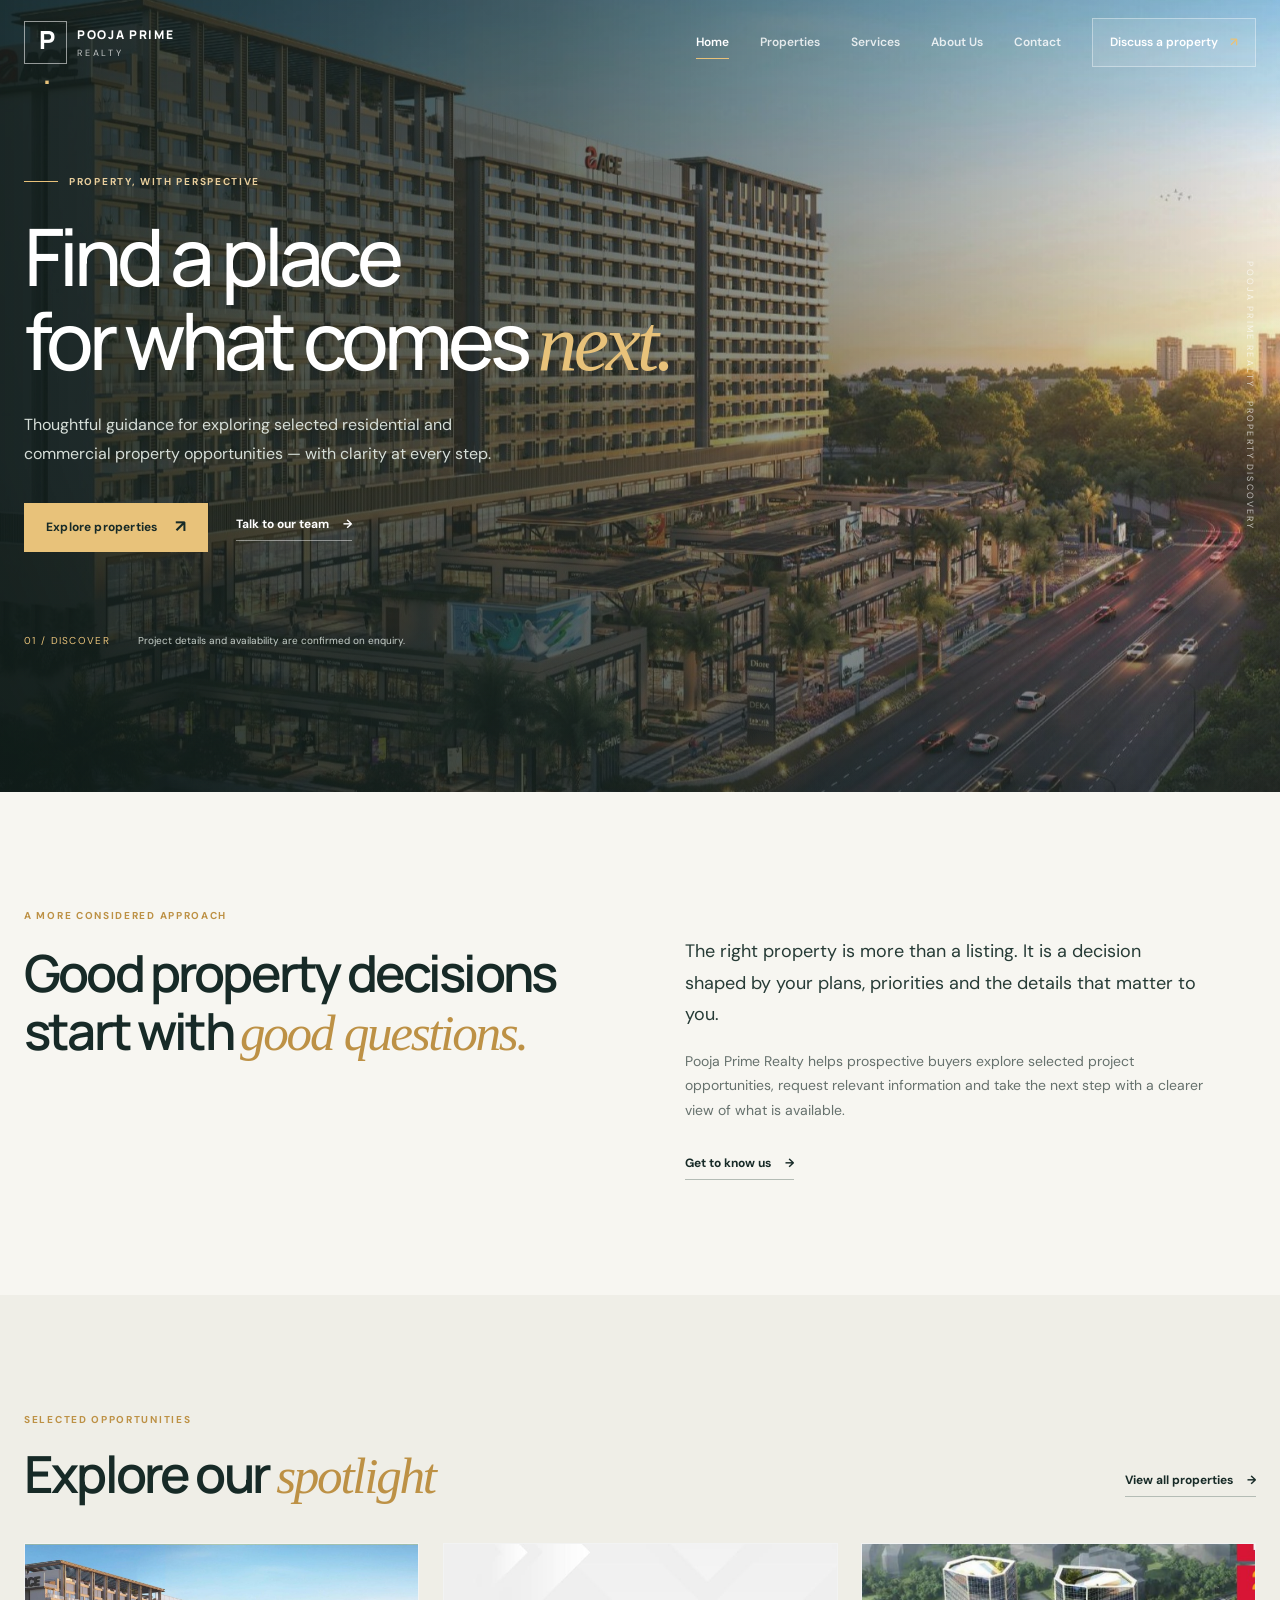
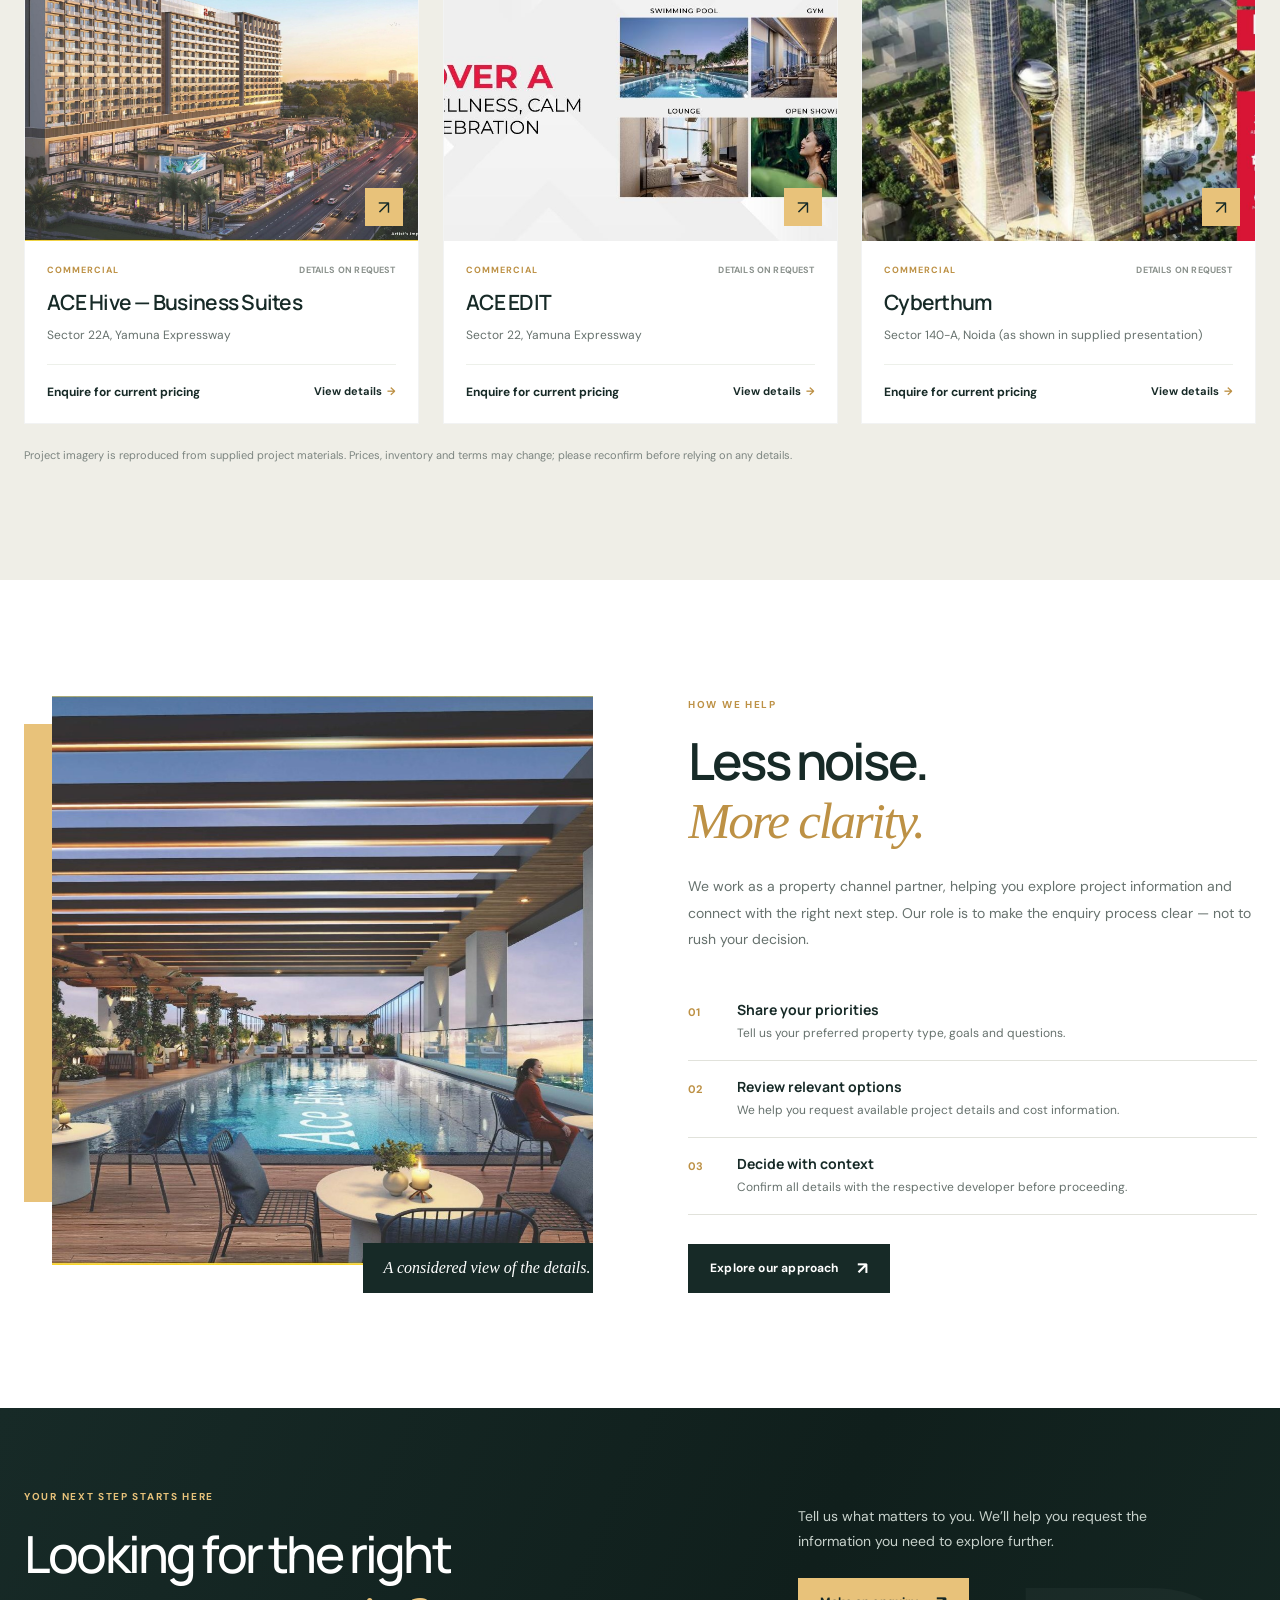
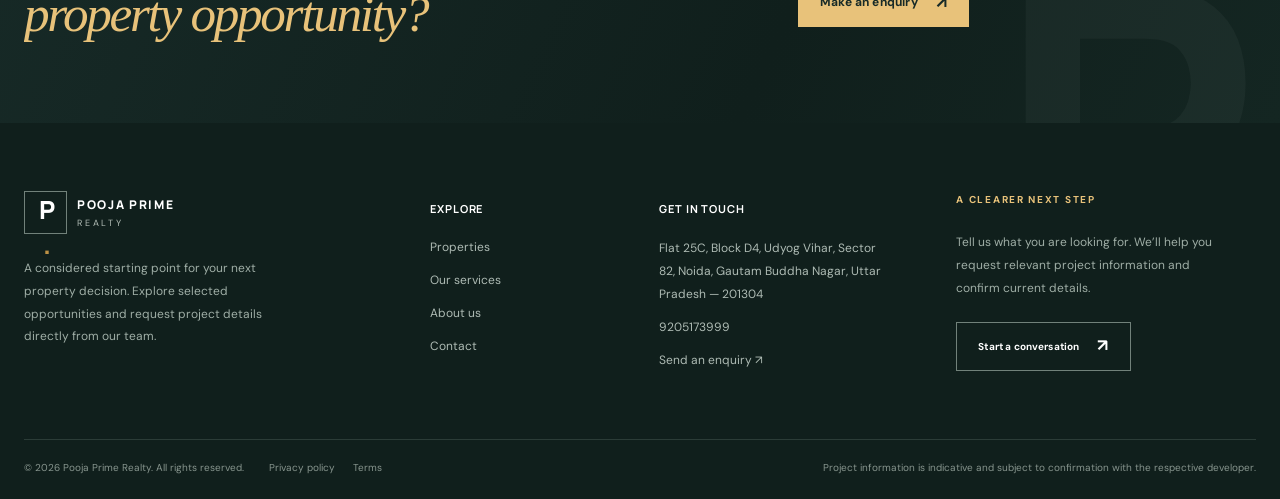
==== commit 9a27171e: "feat: add official contact details and styles" ====
--- a/index.html
+++ b/index.html
@@ -5,4 +5,4 @@
 <section class="intro-section section-pad"><div class="container intro-grid"><div data-reveal><span class="eyebrow">A more considered approach</span><h2>Good property decisions<br>start with <em>good questions.</em></h2></div><div class="intro-copy" data-reveal="fade"><p class="lead">The right property is more than a listing. It is a decision shaped by your plans, priorities and the details that matter to you.</p><p>Pooja Prime Realty helps prospective buyers explore selected project opportunities, request relevant information and take the next step with a clearer view of what is available.</p><a class="text-link" href="about.html">Get to know us <span aria-hidden="true">→</span></a></div></div></section>
 <section class="featured-section section-pad"><div class="container"><div class="section-heading" data-reveal><div><span class="eyebrow">Selected opportunities</span><h2>Explore our <em>spotlight</em></h2></div><a class="text-link" href="properties.html">View all properties <span aria-hidden="true">→</span></a></div><div class="property-grid" data-stagger="90"><article class="property-card" data-reveal><a class="property-image" href="ace-hive-business-suites.html"><img src="assets/images/ace-hive.jpg" alt="ACE Hive — Business Suites project visual" loading="lazy"><span class="image-arrow" aria-hidden="true">↗</span></a><div class="property-meta"><span>Commercial</span><span>Details on request</span></div><h3><a href="ace-hive-business-suites.html">ACE Hive — Business Suites</a></h3><p class="property-location">Sector 22A, Yamuna Expressway</p><div class="property-card-bottom"><strong>Enquire for current pricing</strong><a href="ace-hive-business-suites.html" aria-label="View ACE Hive — Business Suites details">View details <span aria-hidden="true">→</span></a></div></article><article class="property-card" data-reveal><a class="property-image" href="ace-edit.html"><img src="assets/images/ace-edit.jpg" alt="ACE EDIT project visual" loading="lazy"><span class="image-arrow" aria-hidden="true">↗</span></a><div class="property-meta"><span>Commercial</span><span>Details on request</span></div><h3><a href="ace-edit.html">ACE EDIT</a></h3><p class="property-location">Sector 22, Yamuna Expressway</p><div class="property-card-bottom"><strong>Enquire for current pricing</strong><a href="ace-edit.html" aria-label="View ACE EDIT details">View details <span aria-hidden="true">→</span></a></div></article><article class="property-card" data-reveal><a class="property-image" href="cyberthum.html"><img src="assets/images/cyberthum.jpg" alt="Cyberthum project visual" loading="lazy"><span class="image-arrow" aria-hidden="true">↗</span></a><div class="property-meta"><span>Commercial</span><span>Details on request</span></div><h3><a href="cyberthum.html">Cyberthum</a></h3><p class="property-location">Sector 140-A, Noida (as shown in supplied presentation)</p><div class="property-card-bottom"><strong>Enquire for current pricing</strong><a href="cyberthum.html" aria-label="View Cyberthum details">View details <span aria-hidden="true">→</span></a></div></article></div><p class="fine-print" data-reveal="fade">Project imagery is reproduced from supplied project materials. Prices, inventory and terms may change; please reconfirm before relying on any details.</p></div></section>
 <section class="approach-section section-pad"><div class="container approach-grid"><div class="approach-image" data-reveal="fade"><img src="assets/images/ace-hive-amenity.jpg" alt="Amenity visual from supplied ACE Hive project brochure" loading="lazy" data-reveal="mask"><div class="image-caption">A considered view of the details.</div></div><div class="approach-copy" data-reveal="right"><span class="eyebrow">How we help</span><h2>Less noise.<br><em>More clarity.</em></h2><p>We work as a property channel partner, helping you explore project information and connect with the right next step. Our role is to make the enquiry process clear — not to rush your decision.</p><div class="steps" data-stagger="80"><div class="step" data-reveal><span>01</span><div><h3>Share your priorities</h3><p>Tell us your preferred property type, goals and questions.</p></div></div><div class="step" data-reveal><span>02</span><div><h3>Review relevant options</h3><p>We help you request available project details and cost information.</p></div></div><div class="step" data-reveal><span>03</span><div><h3>Decide with context</h3><p>Confirm all details with the respective developer before proceeding.</p></div></div></div><a class="button button-dark" href="services.html">Explore our approach <span aria-hidden="true">↗</span></a></div></div></section>
-<section class="cta-band"><div class="container cta-content" data-stagger="120"><div data-reveal><span class="eyebrow eyebrow-light">Your next step starts here</span><h2>Looking for the right<br><em>property opportunity?</em></h2></div><div data-reveal><p>Tell us what matters to you. We’ll help you request the information you need to explore further.</p><a class="button button-gold" href="contact.html">Make an enquiry <span aria-hidden="true">↗</span></a></div></div><div class="cta-watermark">P.</div></section></main><footer class="site-footer"><div class="container footer-top"><div class="footer-brand"><a class="brand brand-light" href="index.html"><span class="brand-mark">P<span>.</span></span><span class="brand-copy"><strong>POOJA PRIME</strong><small>REALTY</small></span></a><p>A considered starting point for your next property decision. Explore selected opportunities and request project details directly from our team.</p></div><div><h3>Explore</h3><a href="properties.html">Properties</a><a href="services.html">Our services</a><a href="about.html">About us</a><a href="contact.html">Contact</a></div><div><h3>Get in touch</h3><a href="contact.html">Send an enquiry <span aria-hidden="true">↗</span></a></div><div class="footer-note"><span class="eyebrow eyebrow-light">A clearer next step</span><p>Tell us what you are looking for. We’ll help you request relevant project information and confirm current details.</p><a class="button button-outline-light" href="contact.html">Start a conversation <span aria-hidden="true">↗</span></a></div></div><div class="container footer-bottom"><span>© 2026 Pooja Prime Realty. All rights reserved.</span><div><a href="privacy.html">Privacy policy</a><a href="terms.html">Terms</a></div><span class="footer-disclaimer">Project information is indicative and subject to confirmation with the respective developer.</span></div></footer><a class="mobile-enquiry" href="contact.html">Enquire now <span aria-hidden="true">↗</span></a></body></html>
+<section class="cta-band"><div class="container cta-content" data-stagger="120"><div data-reveal><span class="eyebrow eyebrow-light">Your next step starts here</span><h2>Looking for the right<br><em>property opportunity?</em></h2></div><div data-reveal><p>Tell us what matters to you. We’ll help you request the information you need to explore further.</p><a class="button button-gold" href="contact.html">Make an enquiry <span aria-hidden="true">↗</span></a></div></div><div class="cta-watermark">P.</div></section></main><footer class="site-footer"><div class="container footer-top"><div class="footer-brand"><a class="brand brand-light" href="index.html"><span class="brand-mark">P<span>.</span></span><span class="brand-copy"><strong>POOJA PRIME</strong><small>REALTY</small></span></a><p>A considered starting point for your next property decision. Explore selected opportunities and request project details directly from our team.</p></div><div><h3>Explore</h3><a href="properties.html">Properties</a><a href="services.html">Our services</a><a href="about.html">About us</a><a href="contact.html">Contact</a></div><div><h3>Get in touch</h3><address class="footer-address">Flat 25C, Block D4, Udyog Vihar, Sector 82, Noida, Gautam Buddha Nagar, Uttar Pradesh — 201304</address><a href="tel:+919205173999">9205173999</a><a href="contact.html">Send an enquiry <span aria-hidden="true">↗</span></a></div><div class="footer-note"><span class="eyebrow eyebrow-light">A clearer next step</span><p>Tell us what you are looking for. We’ll help you request relevant project information and confirm current details.</p><a class="button button-outline-light" href="contact.html">Start a conversation <span aria-hidden="true">↗</span></a></div></div><div class="container footer-bottom"><span>© 2026 Pooja Prime Realty. All rights reserved.</span><div><a href="privacy.html">Privacy policy</a><a href="terms.html">Terms</a></div><span class="footer-disclaimer">Project information is indicative and subject to confirmation with the respective developer.</span></div></footer><a class="mobile-enquiry" href="contact.html">Enquire now <span aria-hidden="true">↗</span></a></body></html>
--- a/assets/css/styles.css
+++ b/assets/css/styles.css
@@ -472,6 +472,7 @@
   transition: color .3s var(--ease), transform .3s var(--ease);
 }
 .footer-top > div:not(.footer-brand):not(.footer-note) > a:hover { transform: translateX(3px) }
+.footer-top address { font-style: normal; font-size: 12px; line-height: 1.9; color: #aebbb4; max-width: 235px; margin: 12px 0 }
 .footer-top a:hover, .footer-bottom a:hover { color: var(--gold) }
 .footer-note .button { margin-top: 10px; font-size: 10px }
 .footer-bottom {
@@ -574,6 +575,11 @@
   display: flex; gap: 12px; margin-top: 40px; border-top: 1px solid #d6d7ce;
   padding-top: 18px; color: var(--muted); font-size: 11px; max-width: 390px;
 }
+.contact-details { margin-top: 34px; border-top: 1px solid #d6d7ce; padding-top: 20px; max-width: 390px }
+.contact-details h3 { font: 700 11px var(--display); letter-spacing: .08em; text-transform: uppercase; color: var(--ink); margin: 18px 0 8px }
+.contact-details h3:first-child { margin-top: 0 }
+.contact-details address { font-style: normal; font-size: 13px; line-height: 1.9; color: var(--muted); max-width: 320px }
+.contact-details a { font-size: 13px; color: var(--ink); text-decoration: underline }
 .contact-reassurance > span { color: var(--gold-dark); font-size: 18px }
 .contact-reassurance p { margin: 0 }
 .contact-reassurance a { text-decoration: underline }
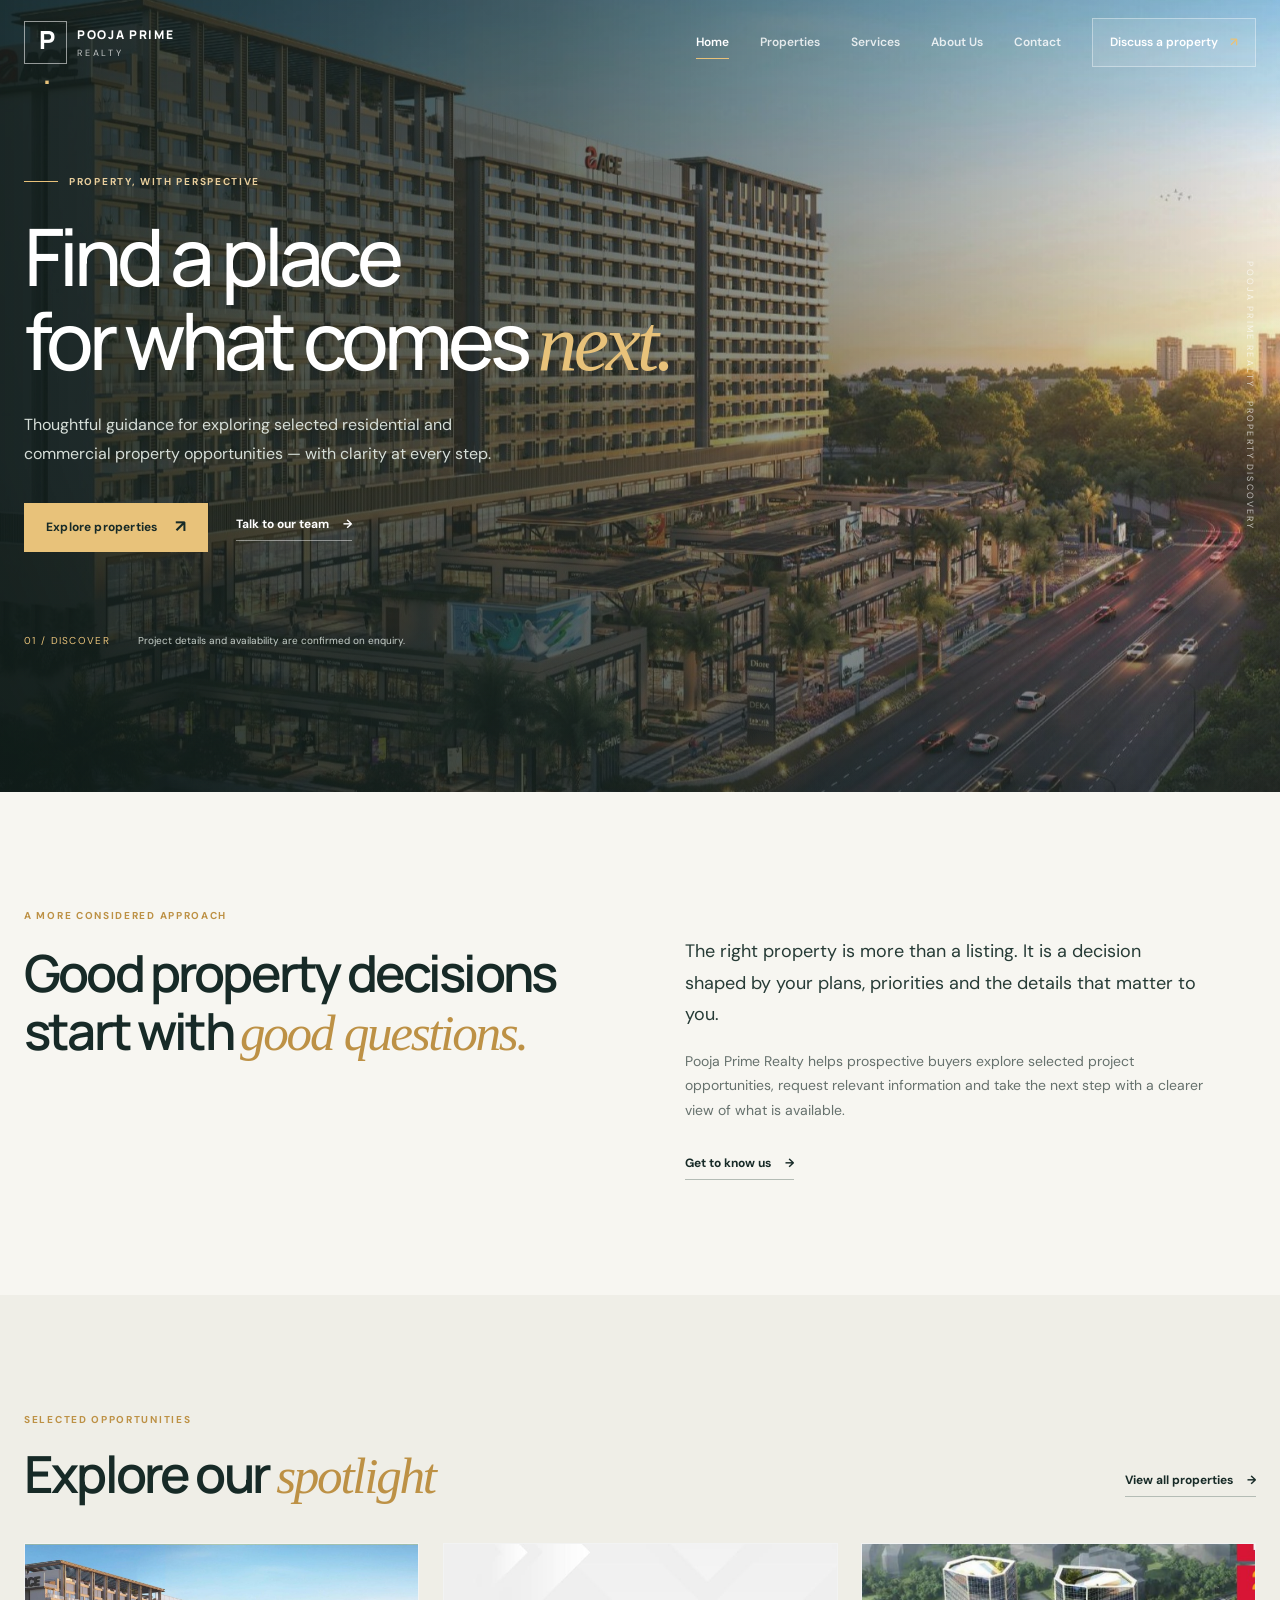
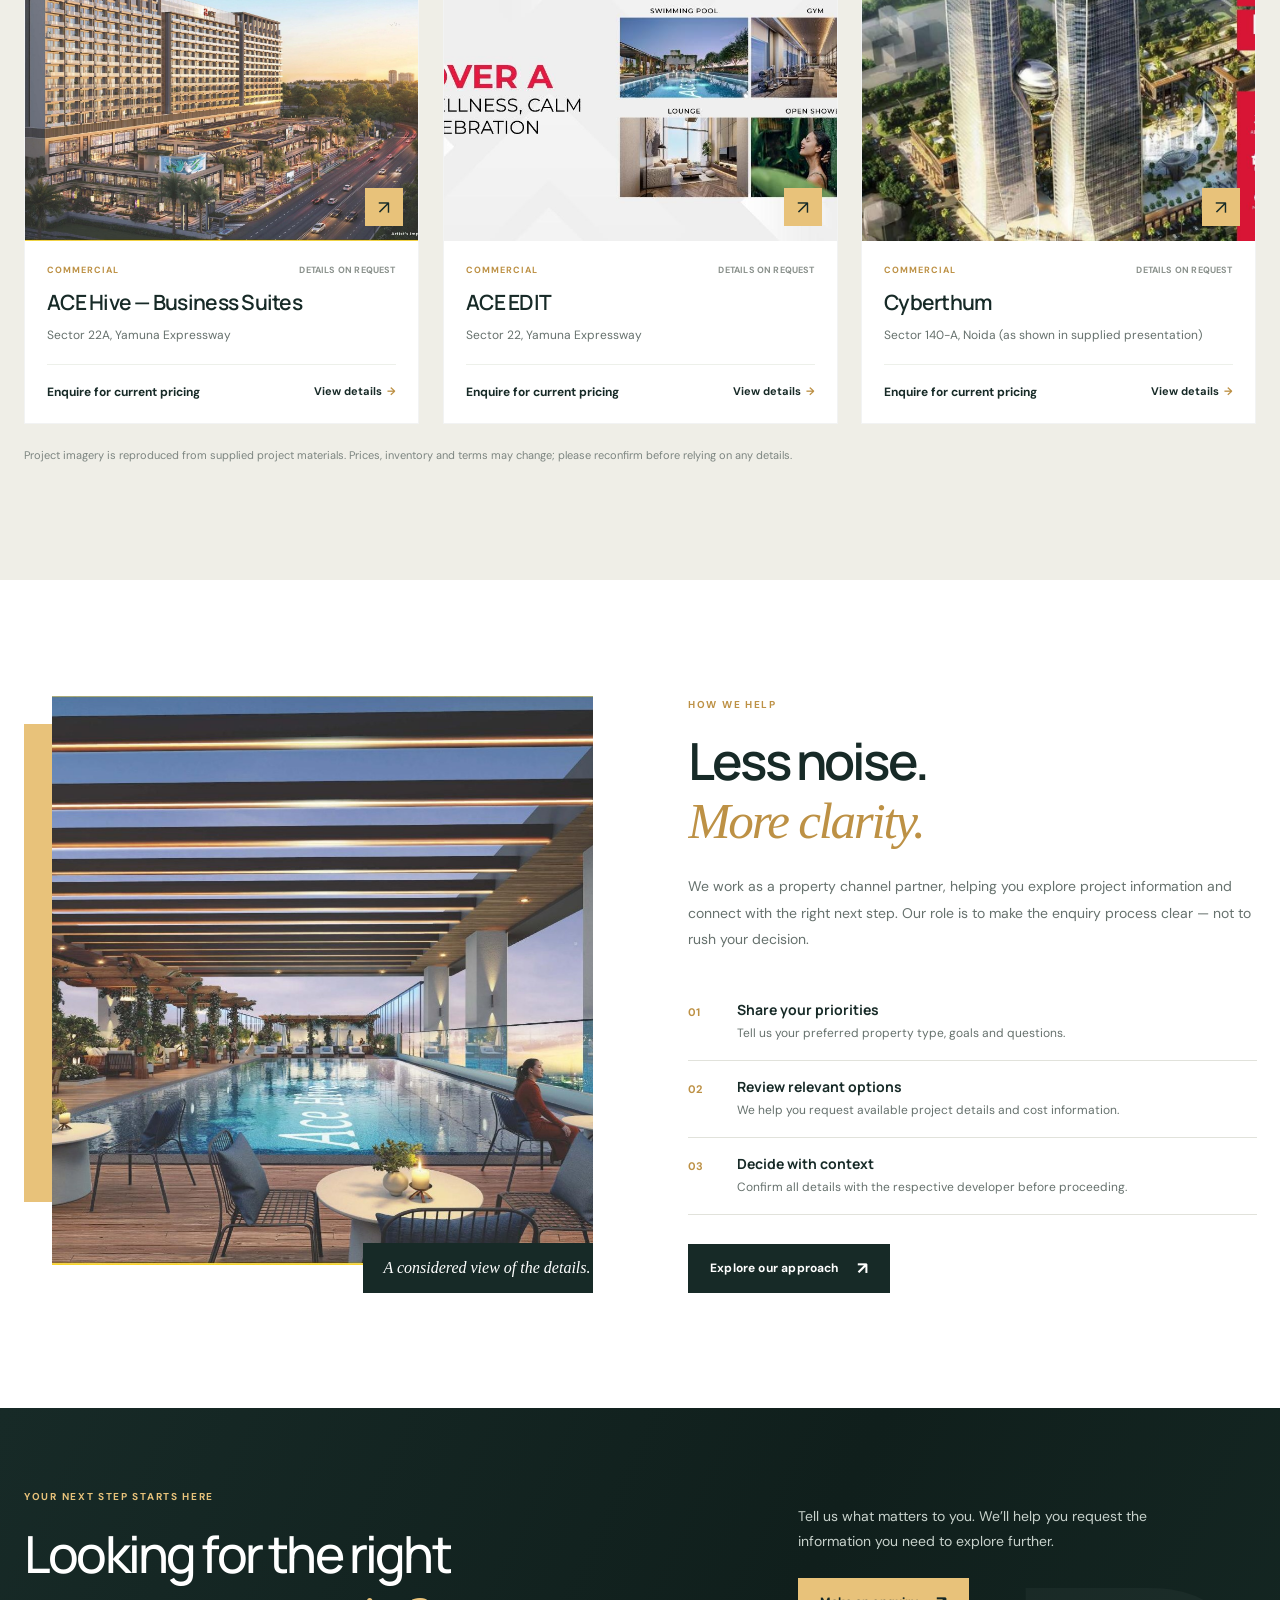
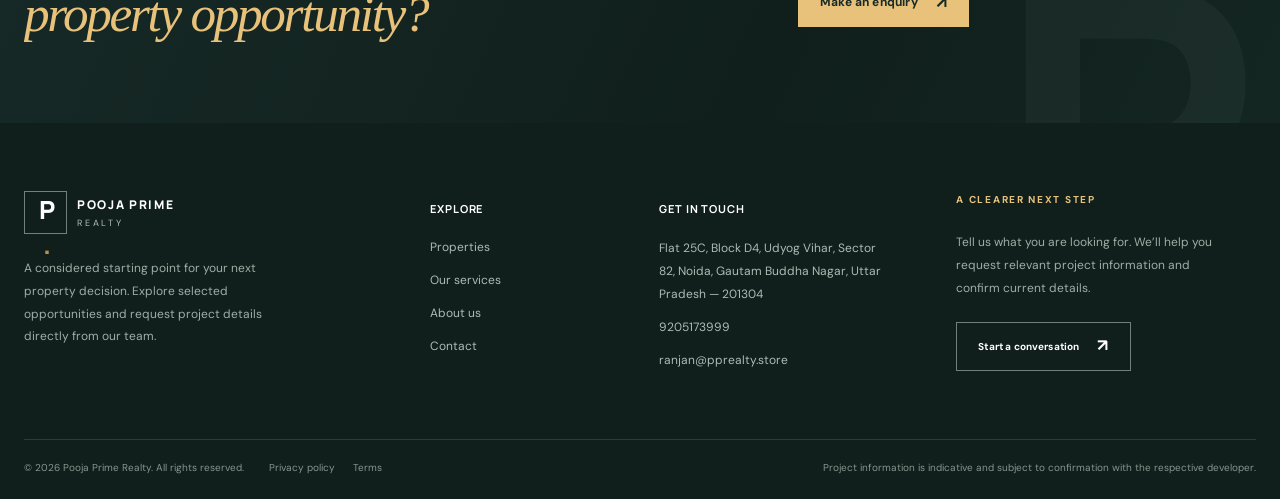
==== commit d2dbb76f: "fix: add mail" ====
--- a/index.html
+++ b/index.html
@@ -5,4 +5,4 @@
 <section class="intro-section section-pad"><div class="container intro-grid"><div data-reveal><span class="eyebrow">A more considered approach</span><h2>Good property decisions<br>start with <em>good questions.</em></h2></div><div class="intro-copy" data-reveal="fade"><p class="lead">The right property is more than a listing. It is a decision shaped by your plans, priorities and the details that matter to you.</p><p>Pooja Prime Realty helps prospective buyers explore selected project opportunities, request relevant information and take the next step with a clearer view of what is available.</p><a class="text-link" href="about.html">Get to know us <span aria-hidden="true">→</span></a></div></div></section>
 <section class="featured-section section-pad"><div class="container"><div class="section-heading" data-reveal><div><span class="eyebrow">Selected opportunities</span><h2>Explore our <em>spotlight</em></h2></div><a class="text-link" href="properties.html">View all properties <span aria-hidden="true">→</span></a></div><div class="property-grid" data-stagger="90"><article class="property-card" data-reveal><a class="property-image" href="ace-hive-business-suites.html"><img src="assets/images/ace-hive.jpg" alt="ACE Hive — Business Suites project visual" loading="lazy"><span class="image-arrow" aria-hidden="true">↗</span></a><div class="property-meta"><span>Commercial</span><span>Details on request</span></div><h3><a href="ace-hive-business-suites.html">ACE Hive — Business Suites</a></h3><p class="property-location">Sector 22A, Yamuna Expressway</p><div class="property-card-bottom"><strong>Enquire for current pricing</strong><a href="ace-hive-business-suites.html" aria-label="View ACE Hive — Business Suites details">View details <span aria-hidden="true">→</span></a></div></article><article class="property-card" data-reveal><a class="property-image" href="ace-edit.html"><img src="assets/images/ace-edit.jpg" alt="ACE EDIT project visual" loading="lazy"><span class="image-arrow" aria-hidden="true">↗</span></a><div class="property-meta"><span>Commercial</span><span>Details on request</span></div><h3><a href="ace-edit.html">ACE EDIT</a></h3><p class="property-location">Sector 22, Yamuna Expressway</p><div class="property-card-bottom"><strong>Enquire for current pricing</strong><a href="ace-edit.html" aria-label="View ACE EDIT details">View details <span aria-hidden="true">→</span></a></div></article><article class="property-card" data-reveal><a class="property-image" href="cyberthum.html"><img src="assets/images/cyberthum.jpg" alt="Cyberthum project visual" loading="lazy"><span class="image-arrow" aria-hidden="true">↗</span></a><div class="property-meta"><span>Commercial</span><span>Details on request</span></div><h3><a href="cyberthum.html">Cyberthum</a></h3><p class="property-location">Sector 140-A, Noida (as shown in supplied presentation)</p><div class="property-card-bottom"><strong>Enquire for current pricing</strong><a href="cyberthum.html" aria-label="View Cyberthum details">View details <span aria-hidden="true">→</span></a></div></article></div><p class="fine-print" data-reveal="fade">Project imagery is reproduced from supplied project materials. Prices, inventory and terms may change; please reconfirm before relying on any details.</p></div></section>
 <section class="approach-section section-pad"><div class="container approach-grid"><div class="approach-image" data-reveal="fade"><img src="assets/images/ace-hive-amenity.jpg" alt="Amenity visual from supplied ACE Hive project brochure" loading="lazy" data-reveal="mask"><div class="image-caption">A considered view of the details.</div></div><div class="approach-copy" data-reveal="right"><span class="eyebrow">How we help</span><h2>Less noise.<br><em>More clarity.</em></h2><p>We work as a property channel partner, helping you explore project information and connect with the right next step. Our role is to make the enquiry process clear — not to rush your decision.</p><div class="steps" data-stagger="80"><div class="step" data-reveal><span>01</span><div><h3>Share your priorities</h3><p>Tell us your preferred property type, goals and questions.</p></div></div><div class="step" data-reveal><span>02</span><div><h3>Review relevant options</h3><p>We help you request available project details and cost information.</p></div></div><div class="step" data-reveal><span>03</span><div><h3>Decide with context</h3><p>Confirm all details with the respective developer before proceeding.</p></div></div></div><a class="button button-dark" href="services.html">Explore our approach <span aria-hidden="true">↗</span></a></div></div></section>
-<section class="cta-band"><div class="container cta-content" data-stagger="120"><div data-reveal><span class="eyebrow eyebrow-light">Your next step starts here</span><h2>Looking for the right<br><em>property opportunity?</em></h2></div><div data-reveal><p>Tell us what matters to you. We’ll help you request the information you need to explore further.</p><a class="button button-gold" href="contact.html">Make an enquiry <span aria-hidden="true">↗</span></a></div></div><div class="cta-watermark">P.</div></section></main><footer class="site-footer"><div class="container footer-top"><div class="footer-brand"><a class="brand brand-light" href="index.html"><span class="brand-mark">P<span>.</span></span><span class="brand-copy"><strong>POOJA PRIME</strong><small>REALTY</small></span></a><p>A considered starting point for your next property decision. Explore selected opportunities and request project details directly from our team.</p></div><div><h3>Explore</h3><a href="properties.html">Properties</a><a href="services.html">Our services</a><a href="about.html">About us</a><a href="contact.html">Contact</a></div><div><h3>Get in touch</h3><address class="footer-address">Flat 25C, Block D4, Udyog Vihar, Sector 82, Noida, Gautam Buddha Nagar, Uttar Pradesh — 201304</address><a href="tel:+919205173999">9205173999</a><a href="contact.html">Send an enquiry <span aria-hidden="true">↗</span></a></div><div class="footer-note"><span class="eyebrow eyebrow-light">A clearer next step</span><p>Tell us what you are looking for. We’ll help you request relevant project information and confirm current details.</p><a class="button button-outline-light" href="contact.html">Start a conversation <span aria-hidden="true">↗</span></a></div></div><div class="container footer-bottom"><span>© 2026 Pooja Prime Realty. All rights reserved.</span><div><a href="privacy.html">Privacy policy</a><a href="terms.html">Terms</a></div><span class="footer-disclaimer">Project information is indicative and subject to confirmation with the respective developer.</span></div></footer><a class="mobile-enquiry" href="contact.html">Enquire now <span aria-hidden="true">↗</span></a></body></html>
+<section class="cta-band"><div class="container cta-content" data-stagger="120"><div data-reveal><span class="eyebrow eyebrow-light">Your next step starts here</span><h2>Looking for the right<br><em>property opportunity?</em></h2></div><div data-reveal><p>Tell us what matters to you. We’ll help you request the information you need to explore further.</p><a class="button button-gold" href="contact.html">Make an enquiry <span aria-hidden="true">↗</span></a></div></div><div class="cta-watermark">P.</div></section></main><footer class="site-footer"><div class="container footer-top"><div class="footer-brand"><a class="brand brand-light" href="index.html"><span class="brand-mark">P<span>.</span></span><span class="brand-copy"><strong>POOJA PRIME</strong><small>REALTY</small></span></a><p>A considered starting point for your next property decision. Explore selected opportunities and request project details directly from our team.</p></div><div><h3>Explore</h3><a href="properties.html">Properties</a><a href="services.html">Our services</a><a href="about.html">About us</a><a href="contact.html">Contact</a></div><div><h3>Get in touch</h3><address class="footer-address">Flat 25C, Block D4, Udyog Vihar, Sector 82, Noida, Gautam Buddha Nagar, Uttar Pradesh — 201304</address><a href="tel:+919205173999">9205173999</a><a href="mailto:ranjan@pprealty.store">ranjan@pprealty.store</a></div><div class="footer-note"><span class="eyebrow eyebrow-light">A clearer next step</span><p>Tell us what you are looking for. We’ll help you request relevant project information and confirm current details.</p><a class="button button-outline-light" href="contact.html">Start a conversation <span aria-hidden="true">↗</span></a></div></div><div class="container footer-bottom"><span>© 2026 Pooja Prime Realty. All rights reserved.</span><div><a href="privacy.html">Privacy policy</a><a href="terms.html">Terms</a></div><span class="footer-disclaimer">Project information is indicative and subject to confirmation with the respective developer.</span></div></footer><a class="mobile-enquiry" href="contact.html">Enquire now <span aria-hidden="true">↗</span></a></body></html>
